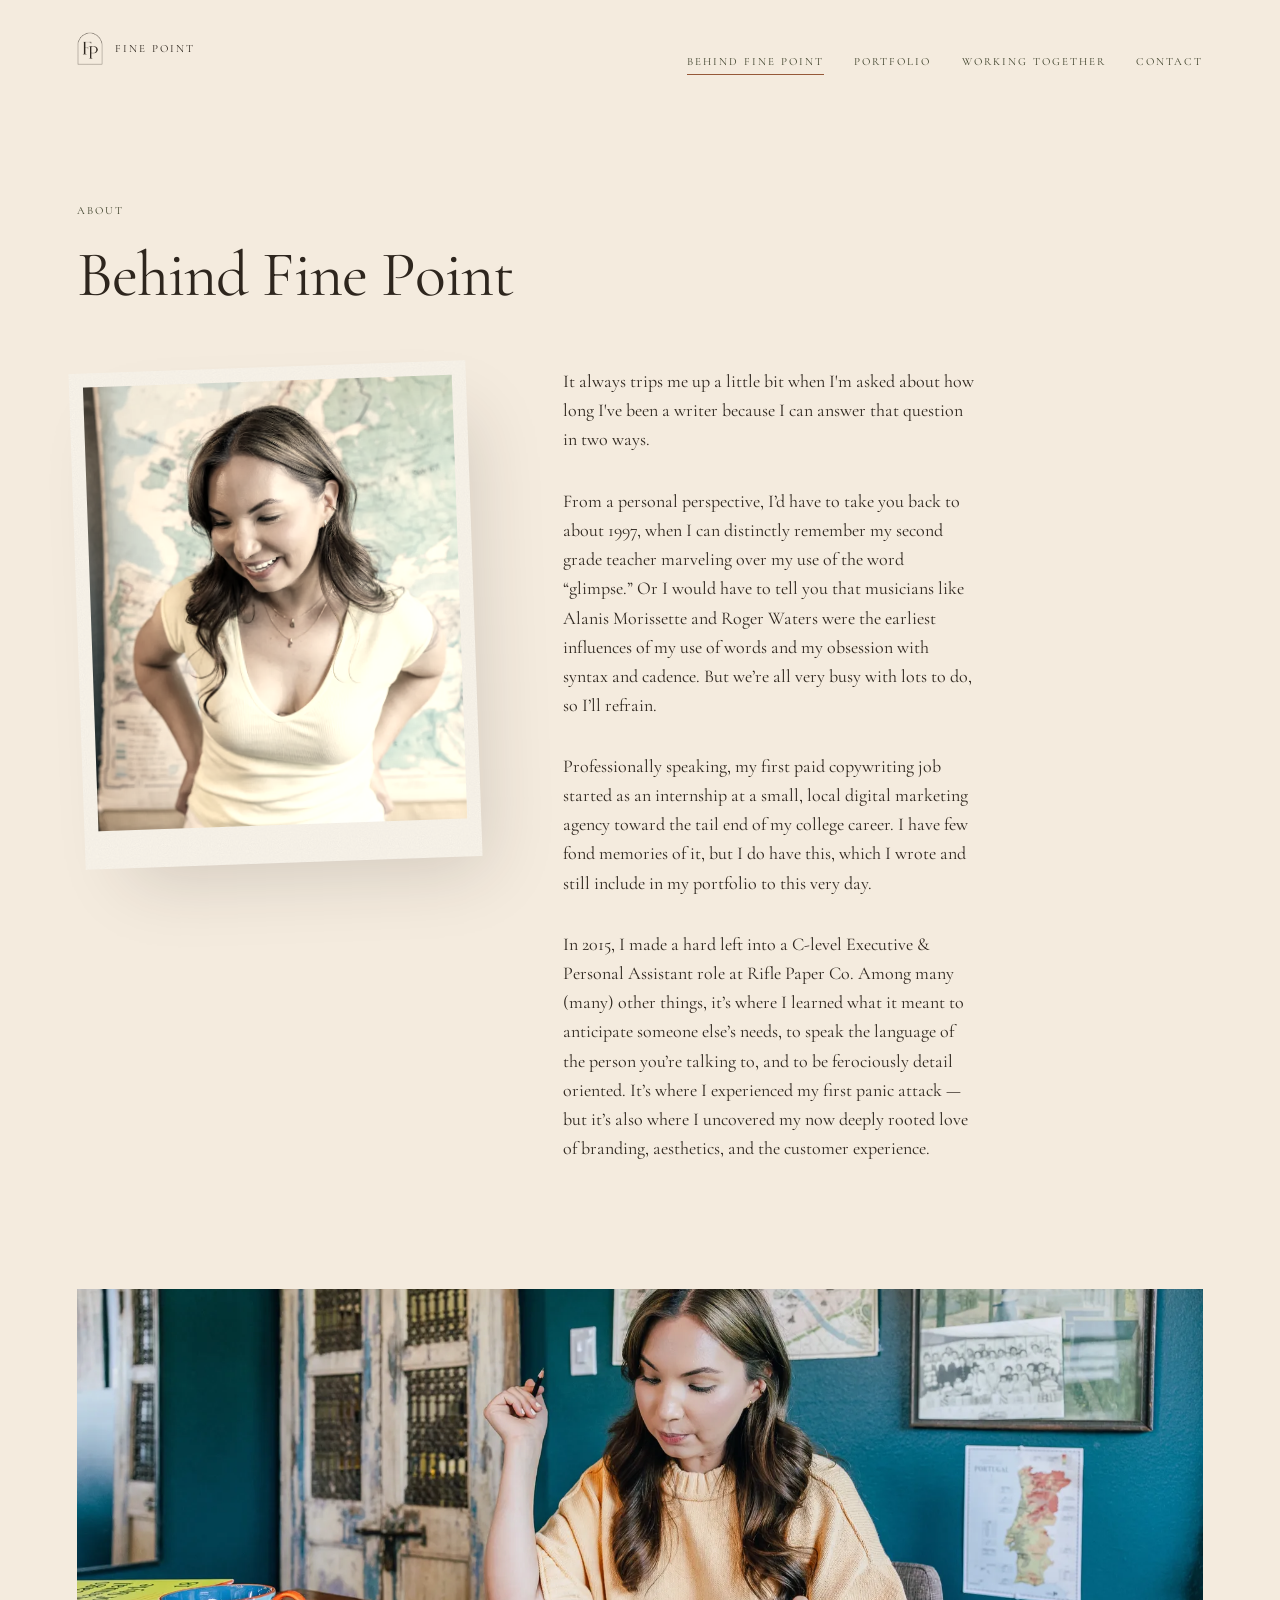
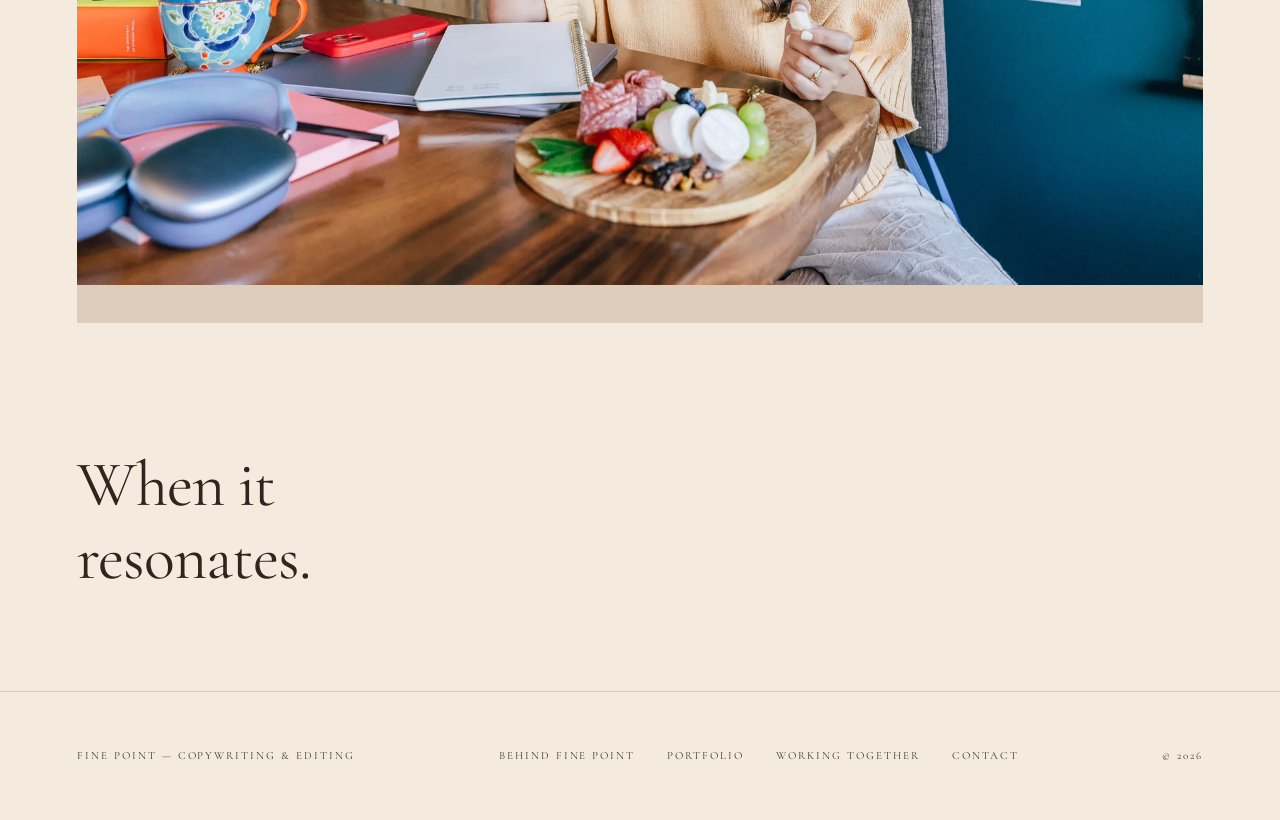
==== about/index.html @ 37a10ae4 "Launch build: finepointcopy.com Built static output of the Fine Point site (Astro source private). I" ====
<!DOCTYPE html><html lang="en" data-theme="natural-materials" data-font="cormorant"><head><meta charset="utf-8"><meta name="viewport" content="width=device-width, initial-scale=1, viewport-fit=cover"><title>About — Fine Point</title><meta name="description" content="Behind Fine Point — how a decade of brand, hospitality and consumer copywriting came together."><link rel="canonical" href="https://finepointcopy.com/about/"><link rel="icon" href="/favicon-32.png" type="image/png" sizes="32x32"><link rel="apple-touch-icon" href="/apple-touch-icon.png"><meta property="og:image" content="https://finepointcopy.com/og.png"><meta property="og:image:width" content="1200"><meta property="og:image:height" content="630"><meta property="og:site_name" content="Fine Point"><meta name="color-scheme" content="light"><meta name="theme-color" content="#f4ebde"><meta property="og:type" content="website"><meta property="og:title" content="About — Fine Point"><meta property="og:description" content="Behind Fine Point — how a decade of brand, hospitality and consumer copywriting came together."><meta property="og:url" content="https://finepointcopy.com/about/"><meta name="twitter:card" content="summary_large_image"><script>
      document.documentElement.classList.add('js');
      setTimeout(function () {
        var d = document.documentElement;
        if (!d.classList.contains('motion-ready')) d.classList.remove('js');
      }, 2500);
    </script><link rel="alternate" type="application/rss+xml" title="Fine Point — Journal" href="/rss.xml"><script type="application/ld+json">{"@context":"https://schema.org","@type":"ProfessionalService","name":"Fine Point","description":"Copywriting and editing for brands that want messaging with intention. Hospitality, consumer goods, and lifecycle marketing.","url":"https://finepointcopy.com","image":"https://finepointcopy.com/og.png","founder":{"@type":"Person","name":"Jordan Nicole","jobTitle":"Copywriter"},"serviceType":["Copywriting","Copy editing","Proofreading","Brand voice & messaging","Email campaigns & lifecycle messaging","Website copy","Social media & paid ad copy"]}</script><style>@layer astro.images{:where([data-astro-image]){height:auto}:where([data-astro-image=full-width]){width:100%}:where([data-astro-image=constrained]){max-width:100%}[data-astro-image-fit=fill]{object-fit:fill}[data-astro-image-fit=contain]{object-fit:contain}[data-astro-image-fit=cover]{object-fit:cover}[data-astro-image-fit=scale-down]{object-fit:scale-down}[data-astro-image-pos=top]{object-position:top}[data-astro-image-pos=bottom]{object-position:bottom}[data-astro-image-pos=left]{object-position:left}[data-astro-image-pos=right]{object-position:right}[data-astro-image-pos=center]{object-position:center}[data-astro-image-pos=top-bottom]{object-position:top bottom}[data-astro-image-pos=top-left]{object-position:top left}[data-astro-image-pos=top-right]{object-position:top right}[data-astro-image-pos=top-center]{object-position:top center}[data-astro-image-pos=bottom-top]{object-position:bottom top}[data-astro-image-pos=bottom-left]{object-position:bottom left}[data-astro-image-pos=bottom-right]{object-position:bottom right}[data-astro-image-pos=bottom-center]{object-position:bottom center}[data-astro-image-pos=left-top]{object-position:left top}[data-astro-image-pos=left-bottom]{object-position:left bottom}[data-astro-image-pos=left-right]{object-position:left right}[data-astro-image-pos=left-center]{object-position:left center}[data-astro-image-pos=right-top]{object-position:right top}[data-astro-image-pos=right-bottom]{object-position:right bottom}[data-astro-image-pos=right-left]{object-position:right left}[data-astro-image-pos=right-center]{object-position:right center}[data-astro-image-pos=center-top]{object-position:center top}[data-astro-image-pos=center-bottom]{object-position:center bottom}[data-astro-image-pos=center-left]{object-position:center left}[data-astro-image-pos=center-right]{object-position:center right}}
</style><link rel="stylesheet" href="/_astro/SiteFooter.lcbw9H3o.css"><style>.layout[data-astro-cid-ta2fbyqs]{gap:var(--space-lg);grid-template-columns:1fr;align-items:start;display:grid}@media (width>=900px){.layout[data-astro-cid-ta2fbyqs]{grid-template-columns:minmax(0,.62fr) minmax(0,1fr);gap:clamp(3rem,7vw,7rem)}.portrait[data-astro-cid-ta2fbyqs]{top:var(--space-md);position:sticky}}.portrait[data-astro-cid-ta2fbyqs]{aspect-ratio:4/5}.copy[data-astro-cid-ta2fbyqs]{gap:var(--space-md);display:grid}.copy[data-astro-cid-ta2fbyqs] p[data-astro-cid-ta2fbyqs]{max-width:var(--measure-wide)}.draft-note[data-astro-cid-ta2fbyqs]{font-size:var(--step-sm);color:var(--c-ink-muted);border-top:1px solid color-mix(in srgb, var(--c-ink) 18%, transparent);padding-top:var(--space-sm);justify-items:start;gap:.6rem;display:grid}.wide[data-astro-cid-ta2fbyqs]{margin-top:var(--space-2xl)}.desk[data-astro-cid-ta2fbyqs]{aspect-ratio:16/9}
.pagehead[data-astro-cid-ybatimd6]{padding-block:var(--space-xl) var(--space-lg)}.pagehead__title[data-astro-cid-ybatimd6]{font-size:var(--step-xl);max-width:18ch;margin-top:var(--space-sm)}
</style></head><body><a class="skip" href="#main">Skip to content</a><header class="masthead masthead--inline" data-astro-cid-v3lsk6py><div class="shell masthead__inner" data-astro-cid-v3lsk6py><a class="wordmark" href="/" aria-label="Fine Point — home" data-astro-cid-v3lsk6py><span class="wordmark__mark" aria-hidden="true" data-astro-cid-v3lsk6py></span><span class="wordmark__name" data-astro-cid-v3lsk6py>Fine Point</span></a><nav class="nav" aria-label="Primary" data-astro-cid-v3lsk6py><a href="/about" aria-current="page" data-astro-cid-v3lsk6py>Behind Fine Point</a><a href="/portfolio" data-astro-cid-v3lsk6py>Portfolio</a><a href="/working-together" data-astro-cid-v3lsk6py>Working together</a><a href="/contact" data-astro-cid-v3lsk6py>Contact</a></nav></div></header><main id="main" data-astro-cid-ybatimd6><div class="shell pagehead" data-astro-cid-ybatimd6><p class="label reveal" data-astro-cid-ybatimd6>About</p><h1 class="display pagehead__title reveal" data-astro-cid-ybatimd6>Behind Fine Point</h1></div><div class="shell layout" data-astro-cid-ta2fbyqs><div class="polaroid portrait reveal" data-astro-cid-ta2fbyqs><figure class="photo photo--graded" data-astro-cid-ta2fbyqs><img src="/_astro/fp-3241.CiIDzx6Y_ZUEvFm.webp" srcset="/_astro/fp-3241.CiIDzx6Y_1rq7mC.webp 420w, /_astro/fp-3241.CiIDzx6Y_Z2h1kUl.webp 680w, /_astro/fp-3241.CiIDzx6Y_Z13EgQh.webp 1000w" alt="Jordan Nicole, founder of Fine Point, photographed against a wall map." sizes="(max-width: 900px) 88vw, 34vw" loading="eager" data-astro-cid-ta2fbyqs="true" decoding="async" width="2560" height="3840"></figure></div><div class="copy" data-astro-cid-ta2fbyqs><p class="reveal" data-astro-cid-ta2fbyqs>It always trips me up a little bit when I&#39;m asked about how long I&#39;ve been a writer because I can answer that question in two ways.</p><p class="reveal" data-astro-cid-ta2fbyqs>From a personal perspective, I’d have to take you back to about 1997, when I can distinctly remember my second grade teacher marveling over my use of the word “glimpse.” Or I would have to tell you that musicians like Alanis Morissette and Roger Waters were the earliest influences of my use of words and my obsession with syntax and cadence. But we’re all very busy with lots to do, so I’ll refrain.</p><p class="reveal" data-astro-cid-ta2fbyqs>Professionally speaking, my first paid copywriting job started as an internship at a small, local digital marketing agency toward the tail end of my college career. I have few fond memories of it, but I do have this, which I wrote and still include in my portfolio to this very day.</p><p class="reveal" data-astro-cid-ta2fbyqs>In 2015, I made a hard left into a C-level Executive &amp; Personal Assistant role at Rifle Paper Co. Among many (many) other things, it’s where I learned what it meant to anticipate someone else’s needs, to speak the language of the person you’re talking to, and to be ferociously detail oriented. It’s where I experienced my first panic attack — but it’s also where I uncovered my now deeply rooted love of branding, aesthetics, and the customer experience.</p></div></div><div class="shell wide" data-astro-cid-ta2fbyqs><figure class="photo desk reveal" data-parallax data-astro-cid-ta2fbyqs><img src="/_astro/fp-2934.BtMZtBUj_Z2fc5rR.webp" srcset="/_astro/fp-2934.BtMZtBUj_crBOY.webp 720w, /_astro/fp-2934.BtMZtBUj_ZRHuCe.webp 1200w, /_astro/fp-2934.BtMZtBUj_odKhl.webp 1800w" alt="Jordan working at a desk with notebooks, headphones and a laptop." sizes="100vw" loading="lazy" data-astro-cid-ta2fbyqs="true" decoding="async" width="2560" height="1706"></figure></div></main><footer class="footer" data-astro-cid-nns7i3if><div class="shell footer__closer" data-astro-cid-nns7i3if><p class="display footer__line" data-astro-cid-nns7i3if>When it resonates.</p></div><div class="shell footer__inner" data-astro-cid-nns7i3if><span class="label" data-astro-cid-nns7i3if>Fine Point — Copywriting &amp; Editing</span><nav class="footer__nav" aria-label="Footer" data-astro-cid-nns7i3if><a class="label" href="/about" data-astro-cid-nns7i3if>Behind Fine Point</a><a class="label" href="/portfolio" data-astro-cid-nns7i3if>Portfolio</a><a class="label" href="/working-together" data-astro-cid-nns7i3if>Working together</a><a class="label" href="/contact" data-astro-cid-nns7i3if>Contact</a></nav><span class="label" data-astro-cid-nns7i3if>&copy; 2026</span></div></footer><script type="module" src="/_astro/Base.astro_astro_type_script_index_0_lang.DINvxNES.js"></script></body></html>
---- _astro/SiteFooter.lcbw9H3o.css ----
@font-face{font-family:Cormorant Garamond;font-style:normal;font-display:swap;font-weight:400;src:url(/_astro/cormorant-garamond-latin-400-normal.B-1hWBU7.woff2)format("woff2"),url(/_astro/cormorant-garamond-latin-400-normal.B7YtguxJ.woff)format("woff")}@font-face{font-family:Cormorant Garamond;font-style:italic;font-display:swap;font-weight:400;src:url(/_astro/cormorant-garamond-latin-400-italic.Dc_OZ8oc.woff2)format("woff2"),url(/_astro/cormorant-garamond-latin-400-italic.BLh7T8o8.woff)format("woff")}:root,[data-theme=natural-materials]{--c-bg:#f4ebde;--c-surface:#cdbba3;--c-ink:#2e261e;--c-ink-muted:#3d412a;--c-accent:#955838;--c-cinema:#211a13;--c-paper:#fbf6ec;--c-shadow:#2e261e2b;--c-madera:#2e6b73;--c-treehouse:#4f7a3e;--c-blackwing:#26262b;--c-ergobaby:#b0684a}[data-theme=editorial-heritage]{--c-bg:#eee4d1;--c-surface:#c8b6a0;--c-ink:#141b21;--c-ink-muted:#363b23;--c-accent:#775030}[data-theme=quiet-luxury]{--c-bg:#f8f1e2;--c-surface:#d9cbb9;--c-ink:#242421;--c-ink-muted:#514f4b;--c-accent:#7d7161}[data-theme=editorial-minimalist]{--c-bg:#f6efe1;--c-surface:#e7e1d4;--c-ink:#090909;--c-ink-muted:#353431;--c-accent:#63605a}[data-theme=modern-hospitality]{--c-bg:#f1eadb;--c-surface:#838e95;--c-ink:#19232e;--c-ink-muted:#4f5a52;--c-accent:#63442b}:root{--font-display:"Cormorant Garamond", "Iowan Old Style", Georgia, serif;--font-body:"Cormorant Garamond", "Iowan Old Style", Georgia, serif;--font-label:var(--font-body);--step-hero:clamp(2.75rem, 7.2vw, 7rem);--step-xl:clamp(2.25rem, 5vw, 4.5rem);--step-lg:clamp(1.75rem, 3.2vw, 2.75rem);--step-md:clamp(1.25rem, 1.8vw, 1.6rem);--step-body:clamp(1.125rem, 1.35vw, 1.375rem);--step-sm:clamp(.9375rem, 1vw, 1.0625rem);--step-label:clamp(.6875rem, .8vw, .8125rem);--lh-tight:1.06;--lh-display:1.14;--lh-body:1.62;--tracking-label:.18em;--tracking-display:-.015em;--measure:34ch;--measure-wide:46ch;--space-2xs:.5rem;--space-xs:.75rem;--space-sm:1.25rem;--space-md:2rem;--space-lg:3.5rem;--space-xl:6rem;--space-2xl:clamp(4.5rem, 14svh, 11rem);--space-beat:clamp(6rem, 22svh, 18rem);--gutter:clamp(1.5rem, 6vw, 6.5rem);--maxw:88rem;--ease-out:cubic-bezier(.22, .61, .36, 1);--dur-slow:1.4s;--dur-med:.9s;--grade:.55;--lift-shadow:24px 34px 66px -22px var(--c-shadow);--lift-shadow-sm:12px 16px 30px -12px var(--c-shadow);--lift-drop:18px 24px 34px var(--c-shadow);--lift-drop-sm:9px 13px 22px var(--c-shadow);--paper-grain:url("data:image/svg+xml,%3Csvg xmlns='http://www.w3.org/2000/svg' width='150' height='150'%3E%3Cfilter id='pg'%3E%3CfeTurbulence type='fractalNoise' baseFrequency='0.9' numOctaves='2' stitchTiles='stitch'/%3E%3CfeColorMatrix type='matrix' values='0 0 0 0 0 0 0 0 0 0 0 0 0 0 0 0 0 0 0.05 0'/%3E%3C/filter%3E%3Crect width='150' height='150' filter='url(%23pg)'/%3E%3C/svg%3E")}[data-font=bodoni]{--font-display:"Bodoni Moda Variable", "Didot", Georgia, serif;--font-body:"Bodoni Moda Variable", "Didot", Georgia, serif;--tracking-display:-.005em;--lh-display:1.1}*,:before,:after{box-sizing:border-box}html{-webkit-text-size-adjust:100%}body{background:var(--c-bg);color:var(--c-ink);font-family:var(--font-body);font-size:var(--step-body);line-height:var(--lh-body);font-synthesis:none;-webkit-font-smoothing:antialiased;text-rendering:optimizelegibility;margin:0;overflow-x:hidden}h1,h2,h3,p,figure,blockquote,ul,ol{margin:0}ul,ol{padding:0;list-style:none}img{max-width:100%;height:auto;display:block}a{color:inherit}::selection{background:var(--c-accent);color:var(--c-bg)}.shell{width:100%;max-width:var(--maxw);padding-inline:var(--gutter);margin-inline:auto}.beat{padding-block:var(--space-beat);position:relative}.beat--full{align-content:center;min-height:100svh;display:grid}.ground--sand{background-color:var(--c-surface);background-image:var(--paper-grain);color:var(--c-ink)}.ground--ink{background:var(--c-ink);color:var(--c-bg)}.ground--ink .label,.ground--ink .lede{color:color-mix(in srgb, var(--c-bg) 72%, transparent)}.display{font-family:var(--font-display);font-weight:400;line-height:var(--lh-display);letter-spacing:var(--tracking-display);text-wrap:balance}.hero-line{font-size:var(--step-hero);line-height:var(--lh-tight)}.label{font-family:var(--font-label);font-size:var(--step-label);letter-spacing:var(--tracking-label);text-transform:uppercase;color:var(--c-ink-muted);line-height:1.4}.lede{max-width:var(--measure-wide);color:var(--c-ink-muted)}.body{max-width:var(--measure)}.em{font-style:italic}.accent{color:var(--c-accent)}.rule{border:0;border-top:1px solid color-mix(in srgb, var(--c-ink) 22%, transparent);margin:0}.cta{font-family:var(--font-display);font-size:var(--step-md);color:var(--c-accent);border-bottom:1px solid;align-items:center;gap:1rem;min-height:44px;padding-bottom:.35rem;text-decoration:none;display:inline-flex}.cta svg{width:2.5rem;height:.5rem;transition:transform var(--dur-med) var(--ease-out);flex:none;overflow:visible}@media (hover:hover){.cta:hover svg,.cta:focus-visible svg{transform:translate(.4rem)}}.cta--lg{font-size:var(--step-lg)}.draft{letter-spacing:.1em;color:var(--c-ink-muted);border:1px solid;padding:.15em .5em;font-style:normal}:focus-visible{outline:2px solid var(--c-accent);outline-offset:3px}.photo{background:color-mix(in srgb, var(--c-surface) 60%, var(--c-bg));position:relative;overflow:hidden}.photo img{object-fit:cover;width:100%;height:100%}.photo--graded img{filter:sepia(calc(var(--grade) * .85)) saturate(calc(1 - var(--grade) * .42)) contrast(1.04) brightness(1.01)}.polaroid{--polaroid-rot:-2deg;background-color:var(--c-paper);background-image:var(--paper-grain);box-shadow:var(--lift-shadow);transform:rotate(var(--polaroid-rot));padding:.85rem .85rem 2.35rem;display:block}.polaroid--flip{--polaroid-rot:2deg}.polaroid>.photo{width:100%;height:100%}.js .polaroid.reveal{opacity:0;transform:translateY(1.6rem) rotate(calc(var(--polaroid-rot) * 3));will-change:opacity, transform}.js .polaroid.reveal.is-in{opacity:1;transform:rotate(var(--polaroid-rot));transition:opacity var(--dur-slow) var(--ease-out), transform var(--dur-slow) var(--ease-out)}.js .reveal{opacity:0;will-change:opacity, transform;transform:translateY(1.35rem)}.js .reveal.is-in{opacity:1;transition:opacity var(--dur-slow) var(--ease-out), transform var(--dur-slow) var(--ease-out);transform:none}@media (prefers-reduced-motion:reduce){.js .reveal,.js .reveal.is-in{opacity:1;transition:none;transform:none}.js .polaroid.reveal,.js .polaroid.reveal.is-in{opacity:1;transform:rotate(var(--polaroid-rot));transition:none}html{scroll-behavior:auto}*,:before,:after{transition-duration:.001ms!important;animation-duration:.001ms!important;animation-iteration-count:1!important}}.skip{z-index:1000;background:var(--c-ink);min-height:44px;color:var(--c-bg);font-family:var(--font-label);font-size:var(--step-label);letter-spacing:var(--tracking-label);text-transform:uppercase;align-items:center;padding:.75rem 1.25rem;text-decoration:none;display:inline-flex;position:absolute;top:0;left:-9999px}.skip:focus{left:var(--gutter);top:var(--space-xs)}.masthead[data-astro-cid-v3lsk6py]{padding-block:var(--space-md);z-index:10}.masthead--overlay[data-astro-cid-v3lsk6py]{position:absolute;inset-block-start:0;inset-inline:0}.masthead__inner[data-astro-cid-v3lsk6py]{justify-content:space-between;align-items:baseline;gap:var(--space-sm) var(--space-md);flex-wrap:wrap;display:flex}.wordmark[data-astro-cid-v3lsk6py]{align-items:center;gap:.75rem;text-decoration:none;display:flex}.wordmark__mark[data-astro-cid-v3lsk6py]{background:currentColor;flex:none;width:1.42em;height:1.8em;font-size:1.15rem;display:block;mask:url(/fp-mark.png) 50%/contain no-repeat}.wordmark__name[data-astro-cid-v3lsk6py]{font-family:var(--font-label);font-size:var(--step-label);letter-spacing:var(--tracking-label);text-transform:uppercase}.nav[data-astro-cid-v3lsk6py]{flex-wrap:wrap;gap:clamp(.9rem,2.4vw,2.4rem);display:flex}.nav[data-astro-cid-v3lsk6py] a[data-astro-cid-v3lsk6py]{font-family:var(--font-label);font-size:var(--step-label);letter-spacing:var(--tracking-label);text-transform:uppercase;color:var(--c-ink-muted);transition:border-color var(--dur-med) var(--ease-out);border-bottom:1px solid #0000;padding-block:.2rem;text-decoration:none}@media (pointer:coarse){.nav[data-astro-cid-v3lsk6py] a[data-astro-cid-v3lsk6py]{align-items:flex-end;min-height:44px;padding-block:1.25rem .2rem;display:inline-flex}.wordmark[data-astro-cid-v3lsk6py]{align-items:center;min-height:44px}}.nav[data-astro-cid-v3lsk6py] a[data-astro-cid-v3lsk6py]:hover,.nav[data-astro-cid-v3lsk6py] a[data-astro-cid-v3lsk6py]:focus-visible,.nav[data-astro-cid-v3lsk6py] a[data-astro-cid-v3lsk6py][aria-current=page]{border-bottom-color:var(--c-accent)}@media (width<=640px){.masthead__inner[data-astro-cid-v3lsk6py]{gap:var(--space-sm)}.nav[data-astro-cid-v3lsk6py]{gap:.85rem 1.1rem;width:100%}}.footer[data-astro-cid-nns7i3if]{margin-top:var(--space-2xl)}.footer__closer[data-astro-cid-nns7i3if]{padding-bottom:var(--space-xl)}.footer__line[data-astro-cid-nns7i3if]{font-size:var(--step-xl);max-width:14ch}.footer__inner[data-astro-cid-nns7i3if]{justify-content:space-between;align-items:baseline;gap:var(--space-sm) var(--space-md);padding-block:var(--space-lg);border-top:1px solid color-mix(in srgb, var(--c-ink) 15%, transparent);flex-wrap:wrap;display:flex}.footer__nav[data-astro-cid-nns7i3if]{gap:var(--space-md);flex-wrap:wrap;display:flex}.footer__nav[data-astro-cid-nns7i3if] a[data-astro-cid-nns7i3if]{transition:border-color var(--dur-med) var(--ease-out);border-bottom:1px solid #0000;text-decoration:none}@media (pointer:coarse){.footer__nav[data-astro-cid-nns7i3if]{gap:var(--space-sm) var(--space-md)}.footer__nav[data-astro-cid-nns7i3if] a[data-astro-cid-nns7i3if]{align-items:flex-end;min-height:44px;padding-block:1.25rem .2rem;display:inline-flex}}.footer__nav[data-astro-cid-nns7i3if] a[data-astro-cid-nns7i3if]:hover,.footer__nav[data-astro-cid-nns7i3if] a[data-astro-cid-nns7i3if]:focus-visible{border-bottom-color:var(--c-accent)}
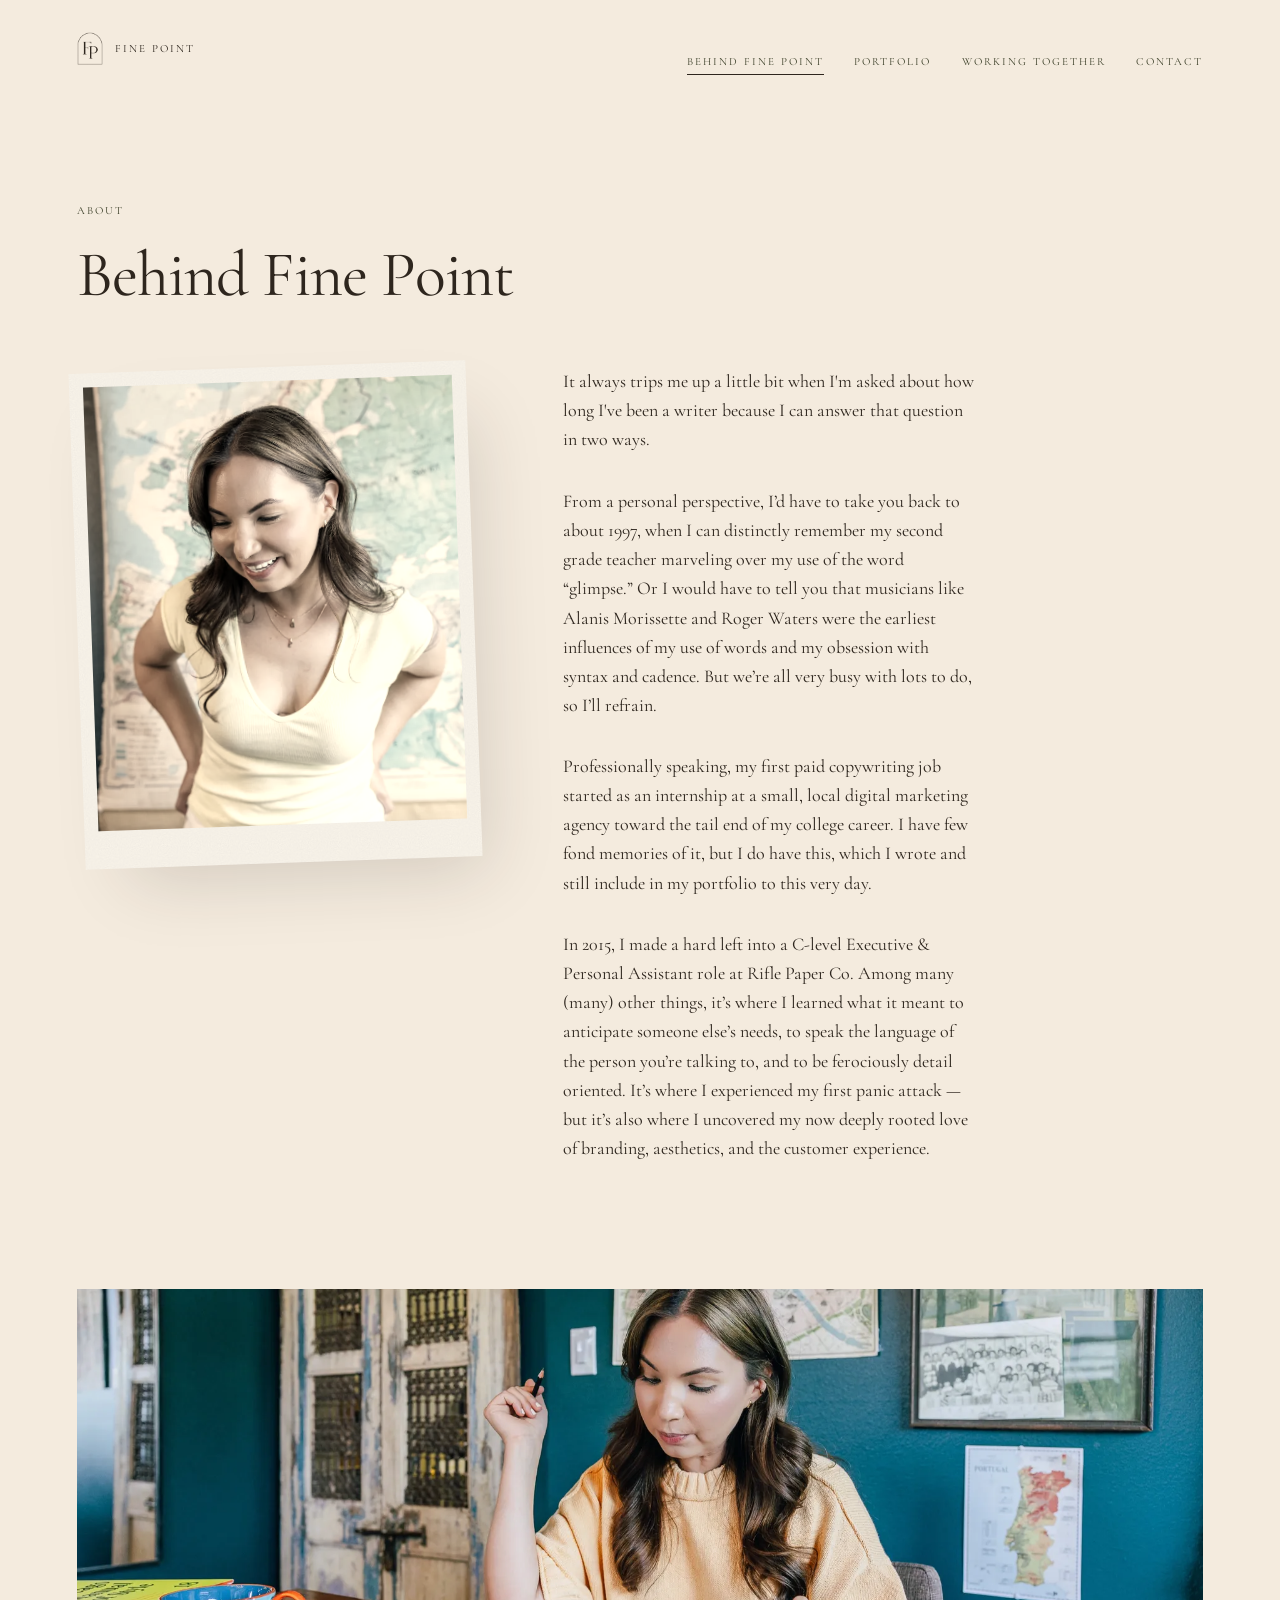
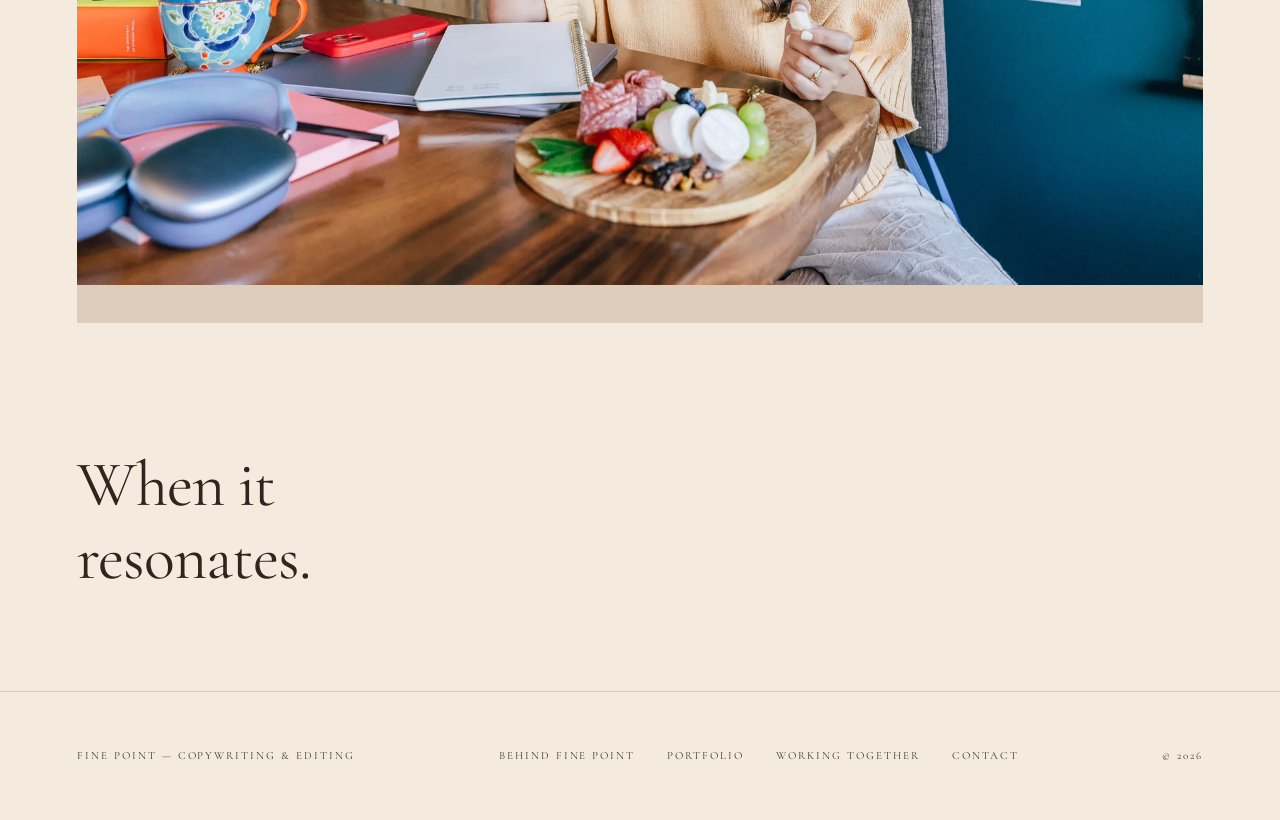
==== commit b127b666: "Homepage: strip hero pen/box + signature, remove photos, one-colour (accent=ink), drop portfolio pie" ====
--- a/about/index.html
+++ b/about/index.html
@@ -5,6 +5,6 @@
         if (!d.classList.contains('motion-ready')) d.classList.remove('js');
       }, 2500);
     </script><link rel="alternate" type="application/rss+xml" title="Fine Point — Journal" href="/rss.xml"><script type="application/ld+json">{"@context":"https://schema.org","@type":"ProfessionalService","name":"Fine Point","description":"Copywriting and editing for brands that want messaging with intention. Hospitality, consumer goods, and lifecycle marketing.","url":"https://finepointcopy.com","image":"https://finepointcopy.com/og.png","founder":{"@type":"Person","name":"Jordan Nicole","jobTitle":"Copywriter"},"serviceType":["Copywriting","Copy editing","Proofreading","Brand voice & messaging","Email campaigns & lifecycle messaging","Website copy","Social media & paid ad copy"]}</script><style>@layer astro.images{:where([data-astro-image]){height:auto}:where([data-astro-image=full-width]){width:100%}:where([data-astro-image=constrained]){max-width:100%}[data-astro-image-fit=fill]{object-fit:fill}[data-astro-image-fit=contain]{object-fit:contain}[data-astro-image-fit=cover]{object-fit:cover}[data-astro-image-fit=scale-down]{object-fit:scale-down}[data-astro-image-pos=top]{object-position:top}[data-astro-image-pos=bottom]{object-position:bottom}[data-astro-image-pos=left]{object-position:left}[data-astro-image-pos=right]{object-position:right}[data-astro-image-pos=center]{object-position:center}[data-astro-image-pos=top-bottom]{object-position:top bottom}[data-astro-image-pos=top-left]{object-position:top left}[data-astro-image-pos=top-right]{object-position:top right}[data-astro-image-pos=top-center]{object-position:top center}[data-astro-image-pos=bottom-top]{object-position:bottom top}[data-astro-image-pos=bottom-left]{object-position:bottom left}[data-astro-image-pos=bottom-right]{object-position:bottom right}[data-astro-image-pos=bottom-center]{object-position:bottom center}[data-astro-image-pos=left-top]{object-position:left top}[data-astro-image-pos=left-bottom]{object-position:left bottom}[data-astro-image-pos=left-right]{object-position:left right}[data-astro-image-pos=left-center]{object-position:left center}[data-astro-image-pos=right-top]{object-position:right top}[data-astro-image-pos=right-bottom]{object-position:right bottom}[data-astro-image-pos=right-left]{object-position:right left}[data-astro-image-pos=right-center]{object-position:right center}[data-astro-image-pos=center-top]{object-position:center top}[data-astro-image-pos=center-bottom]{object-position:center bottom}[data-astro-image-pos=center-left]{object-position:center left}[data-astro-image-pos=center-right]{object-position:center right}}
-</style><link rel="stylesheet" href="/_astro/SiteFooter.lcbw9H3o.css"><style>.layout[data-astro-cid-ta2fbyqs]{gap:var(--space-lg);grid-template-columns:1fr;align-items:start;display:grid}@media (width>=900px){.layout[data-astro-cid-ta2fbyqs]{grid-template-columns:minmax(0,.62fr) minmax(0,1fr);gap:clamp(3rem,7vw,7rem)}.portrait[data-astro-cid-ta2fbyqs]{top:var(--space-md);position:sticky}}.portrait[data-astro-cid-ta2fbyqs]{aspect-ratio:4/5}.copy[data-astro-cid-ta2fbyqs]{gap:var(--space-md);display:grid}.copy[data-astro-cid-ta2fbyqs] p[data-astro-cid-ta2fbyqs]{max-width:var(--measure-wide)}.draft-note[data-astro-cid-ta2fbyqs]{font-size:var(--step-sm);color:var(--c-ink-muted);border-top:1px solid color-mix(in srgb, var(--c-ink) 18%, transparent);padding-top:var(--space-sm);justify-items:start;gap:.6rem;display:grid}.wide[data-astro-cid-ta2fbyqs]{margin-top:var(--space-2xl)}.desk[data-astro-cid-ta2fbyqs]{aspect-ratio:16/9}
+</style><link rel="stylesheet" href="/_astro/SiteFooter.Ct1k_0q7.css"><style>.layout[data-astro-cid-ta2fbyqs]{gap:var(--space-lg);grid-template-columns:1fr;align-items:start;display:grid}@media (width>=900px){.layout[data-astro-cid-ta2fbyqs]{grid-template-columns:minmax(0,.62fr) minmax(0,1fr);gap:clamp(3rem,7vw,7rem)}.portrait[data-astro-cid-ta2fbyqs]{top:var(--space-md);position:sticky}}.portrait[data-astro-cid-ta2fbyqs]{aspect-ratio:4/5}.copy[data-astro-cid-ta2fbyqs]{gap:var(--space-md);display:grid}.copy[data-astro-cid-ta2fbyqs] p[data-astro-cid-ta2fbyqs]{max-width:var(--measure-wide)}.draft-note[data-astro-cid-ta2fbyqs]{font-size:var(--step-sm);color:var(--c-ink-muted);border-top:1px solid color-mix(in srgb, var(--c-ink) 18%, transparent);padding-top:var(--space-sm);justify-items:start;gap:.6rem;display:grid}.wide[data-astro-cid-ta2fbyqs]{margin-top:var(--space-2xl)}.desk[data-astro-cid-ta2fbyqs]{aspect-ratio:16/9}
 .pagehead[data-astro-cid-ybatimd6]{padding-block:var(--space-xl) var(--space-lg)}.pagehead__title[data-astro-cid-ybatimd6]{font-size:var(--step-xl);max-width:18ch;margin-top:var(--space-sm)}
 </style></head><body><a class="skip" href="#main">Skip to content</a><header class="masthead masthead--inline" data-astro-cid-v3lsk6py><div class="shell masthead__inner" data-astro-cid-v3lsk6py><a class="wordmark" href="/" aria-label="Fine Point — home" data-astro-cid-v3lsk6py><span class="wordmark__mark" aria-hidden="true" data-astro-cid-v3lsk6py></span><span class="wordmark__name" data-astro-cid-v3lsk6py>Fine Point</span></a><nav class="nav" aria-label="Primary" data-astro-cid-v3lsk6py><a href="/about" aria-current="page" data-astro-cid-v3lsk6py>Behind Fine Point</a><a href="/portfolio" data-astro-cid-v3lsk6py>Portfolio</a><a href="/working-together" data-astro-cid-v3lsk6py>Working together</a><a href="/contact" data-astro-cid-v3lsk6py>Contact</a></nav></div></header><main id="main" data-astro-cid-ybatimd6><div class="shell pagehead" data-astro-cid-ybatimd6><p class="label reveal" data-astro-cid-ybatimd6>About</p><h1 class="display pagehead__title reveal" data-astro-cid-ybatimd6>Behind Fine Point</h1></div><div class="shell layout" data-astro-cid-ta2fbyqs><div class="polaroid portrait reveal" data-astro-cid-ta2fbyqs><figure class="photo photo--graded" data-astro-cid-ta2fbyqs><img src="/_astro/fp-3241.CiIDzx6Y_ZUEvFm.webp" srcset="/_astro/fp-3241.CiIDzx6Y_1rq7mC.webp 420w, /_astro/fp-3241.CiIDzx6Y_Z2h1kUl.webp 680w, /_astro/fp-3241.CiIDzx6Y_Z13EgQh.webp 1000w" alt="Jordan Nicole, founder of Fine Point, photographed against a wall map." sizes="(max-width: 900px) 88vw, 34vw" loading="eager" data-astro-cid-ta2fbyqs="true" decoding="async" width="2560" height="3840"></figure></div><div class="copy" data-astro-cid-ta2fbyqs><p class="reveal" data-astro-cid-ta2fbyqs>It always trips me up a little bit when I&#39;m asked about how long I&#39;ve been a writer because I can answer that question in two ways.</p><p class="reveal" data-astro-cid-ta2fbyqs>From a personal perspective, I’d have to take you back to about 1997, when I can distinctly remember my second grade teacher marveling over my use of the word “glimpse.” Or I would have to tell you that musicians like Alanis Morissette and Roger Waters were the earliest influences of my use of words and my obsession with syntax and cadence. But we’re all very busy with lots to do, so I’ll refrain.</p><p class="reveal" data-astro-cid-ta2fbyqs>Professionally speaking, my first paid copywriting job started as an internship at a small, local digital marketing agency toward the tail end of my college career. I have few fond memories of it, but I do have this, which I wrote and still include in my portfolio to this very day.</p><p class="reveal" data-astro-cid-ta2fbyqs>In 2015, I made a hard left into a C-level Executive &amp; Personal Assistant role at Rifle Paper Co. Among many (many) other things, it’s where I learned what it meant to anticipate someone else’s needs, to speak the language of the person you’re talking to, and to be ferociously detail oriented. It’s where I experienced my first panic attack — but it’s also where I uncovered my now deeply rooted love of branding, aesthetics, and the customer experience.</p></div></div><div class="shell wide" data-astro-cid-ta2fbyqs><figure class="photo desk reveal" data-parallax data-astro-cid-ta2fbyqs><img src="/_astro/fp-2934.BtMZtBUj_Z2fc5rR.webp" srcset="/_astro/fp-2934.BtMZtBUj_crBOY.webp 720w, /_astro/fp-2934.BtMZtBUj_ZRHuCe.webp 1200w, /_astro/fp-2934.BtMZtBUj_odKhl.webp 1800w" alt="Jordan working at a desk with notebooks, headphones and a laptop." sizes="100vw" loading="lazy" data-astro-cid-ta2fbyqs="true" decoding="async" width="2560" height="1706"></figure></div></main><footer class="footer" data-astro-cid-nns7i3if><div class="shell footer__closer" data-astro-cid-nns7i3if><p class="display footer__line" data-astro-cid-nns7i3if>When it resonates.</p></div><div class="shell footer__inner" data-astro-cid-nns7i3if><span class="label" data-astro-cid-nns7i3if>Fine Point — Copywriting &amp; Editing</span><nav class="footer__nav" aria-label="Footer" data-astro-cid-nns7i3if><a class="label" href="/about" data-astro-cid-nns7i3if>Behind Fine Point</a><a class="label" href="/portfolio" data-astro-cid-nns7i3if>Portfolio</a><a class="label" href="/working-together" data-astro-cid-nns7i3if>Working together</a><a class="label" href="/contact" data-astro-cid-nns7i3if>Contact</a></nav><span class="label" data-astro-cid-nns7i3if>&copy; 2026</span></div></footer><script type="module" src="/_astro/Base.astro_astro_type_script_index_0_lang.DINvxNES.js"></script></body></html>
--- a/_astro/SiteFooter.Ct1k_0q7.css
+++ b/_astro/SiteFooter.Ct1k_0q7.css
@@ -0,0 +1 @@
+@font-face{font-family:Cormorant Garamond;font-style:normal;font-display:swap;font-weight:400;src:url(/_astro/cormorant-garamond-latin-400-normal.B-1hWBU7.woff2)format("woff2"),url(/_astro/cormorant-garamond-latin-400-normal.B7YtguxJ.woff)format("woff")}@font-face{font-family:Cormorant Garamond;font-style:italic;font-display:swap;font-weight:400;src:url(/_astro/cormorant-garamond-latin-400-italic.Dc_OZ8oc.woff2)format("woff2"),url(/_astro/cormorant-garamond-latin-400-italic.BLh7T8o8.woff)format("woff")}:root,[data-theme=natural-materials]{--c-bg:#f4ebde;--c-surface:#cdbba3;--c-ink:#2e261e;--c-ink-muted:#3d412a;--c-accent:#2e261e;--c-cinema:#211a13;--c-paper:#fbf6ec;--c-shadow:#2e261e2b;--c-madera:#2e6b73;--c-treehouse:#4f7a3e;--c-blackwing:#26262b;--c-ergobaby:#b0684a}[data-theme=editorial-heritage]{--c-bg:#eee4d1;--c-surface:#c8b6a0;--c-ink:#141b21;--c-ink-muted:#363b23;--c-accent:#775030}[data-theme=quiet-luxury]{--c-bg:#f8f1e2;--c-surface:#d9cbb9;--c-ink:#242421;--c-ink-muted:#514f4b;--c-accent:#7d7161}[data-theme=editorial-minimalist]{--c-bg:#f6efe1;--c-surface:#e7e1d4;--c-ink:#090909;--c-ink-muted:#353431;--c-accent:#63605a}[data-theme=modern-hospitality]{--c-bg:#f1eadb;--c-surface:#838e95;--c-ink:#19232e;--c-ink-muted:#4f5a52;--c-accent:#63442b}:root{--font-display:"Cormorant Garamond", "Iowan Old Style", Georgia, serif;--font-body:"Cormorant Garamond", "Iowan Old Style", Georgia, serif;--font-label:var(--font-body);--step-hero:clamp(2.75rem, 7.2vw, 7rem);--step-xl:clamp(2.25rem, 5vw, 4.5rem);--step-lg:clamp(1.75rem, 3.2vw, 2.75rem);--step-md:clamp(1.25rem, 1.8vw, 1.6rem);--step-body:clamp(1.125rem, 1.35vw, 1.375rem);--step-sm:clamp(.9375rem, 1vw, 1.0625rem);--step-label:clamp(.6875rem, .8vw, .8125rem);--lh-tight:1.06;--lh-display:1.14;--lh-body:1.62;--tracking-label:.18em;--tracking-display:-.015em;--measure:34ch;--measure-wide:46ch;--space-2xs:.5rem;--space-xs:.75rem;--space-sm:1.25rem;--space-md:2rem;--space-lg:3.5rem;--space-xl:6rem;--space-2xl:clamp(4.5rem, 14svh, 11rem);--space-beat:clamp(6rem, 22svh, 18rem);--gutter:clamp(1.5rem, 6vw, 6.5rem);--maxw:88rem;--ease-out:cubic-bezier(.22, .61, .36, 1);--dur-slow:1.4s;--dur-med:.9s;--grade:.55;--lift-shadow:24px 34px 66px -22px var(--c-shadow);--lift-shadow-sm:12px 16px 30px -12px var(--c-shadow);--lift-drop:18px 24px 34px var(--c-shadow);--lift-drop-sm:9px 13px 22px var(--c-shadow);--paper-grain:url("data:image/svg+xml,%3Csvg xmlns='http://www.w3.org/2000/svg' width='150' height='150'%3E%3Cfilter id='pg'%3E%3CfeTurbulence type='fractalNoise' baseFrequency='0.9' numOctaves='2' stitchTiles='stitch'/%3E%3CfeColorMatrix type='matrix' values='0 0 0 0 0 0 0 0 0 0 0 0 0 0 0 0 0 0 0.05 0'/%3E%3C/filter%3E%3Crect width='150' height='150' filter='url(%23pg)'/%3E%3C/svg%3E")}[data-font=bodoni]{--font-display:"Bodoni Moda Variable", "Didot", Georgia, serif;--font-body:"Bodoni Moda Variable", "Didot", Georgia, serif;--tracking-display:-.005em;--lh-display:1.1}*,:before,:after{box-sizing:border-box}html{-webkit-text-size-adjust:100%}body{background:var(--c-bg);color:var(--c-ink);font-family:var(--font-body);font-size:var(--step-body);line-height:var(--lh-body);font-synthesis:none;-webkit-font-smoothing:antialiased;text-rendering:optimizelegibility;margin:0;overflow-x:hidden}h1,h2,h3,p,figure,blockquote,ul,ol{margin:0}ul,ol{padding:0;list-style:none}img{max-width:100%;height:auto;display:block}a{color:inherit}::selection{background:var(--c-accent);color:var(--c-bg)}.shell{width:100%;max-width:var(--maxw);padding-inline:var(--gutter);margin-inline:auto}.beat{padding-block:var(--space-beat);position:relative}.beat--full{align-content:center;min-height:100svh;display:grid}.ground--sand{background-color:var(--c-surface);background-image:var(--paper-grain);color:var(--c-ink)}.ground--ink{background:var(--c-ink);color:var(--c-bg)}.ground--ink .label,.ground--ink .lede{color:color-mix(in srgb, var(--c-bg) 72%, transparent)}.display{font-family:var(--font-display);font-weight:400;line-height:var(--lh-display);letter-spacing:var(--tracking-display);text-wrap:balance}.hero-line{font-size:var(--step-hero);line-height:var(--lh-tight)}.label{font-family:var(--font-label);font-size:var(--step-label);letter-spacing:var(--tracking-label);text-transform:uppercase;color:var(--c-ink-muted);line-height:1.4}.lede{max-width:var(--measure-wide);color:var(--c-ink-muted)}.body{max-width:var(--measure)}.em{font-style:italic}.accent{color:var(--c-accent)}.rule{border:0;border-top:1px solid color-mix(in srgb, var(--c-ink) 22%, transparent);margin:0}.cta{font-family:var(--font-display);font-size:var(--step-md);color:var(--c-accent);border-bottom:1px solid;align-items:center;gap:1rem;min-height:44px;padding-bottom:.35rem;text-decoration:none;display:inline-flex}.cta svg{width:2.5rem;height:.5rem;transition:transform var(--dur-med) var(--ease-out);flex:none;overflow:visible}@media (hover:hover){.cta:hover svg,.cta:focus-visible svg{transform:translate(.4rem)}}.cta--lg{font-size:var(--step-lg)}.draft{letter-spacing:.1em;color:var(--c-ink-muted);border:1px solid;padding:.15em .5em;font-style:normal}:focus-visible{outline:2px solid var(--c-accent);outline-offset:3px}.photo{background:color-mix(in srgb, var(--c-surface) 60%, var(--c-bg));position:relative;overflow:hidden}.photo img{object-fit:cover;width:100%;height:100%}.photo--graded img{filter:sepia(calc(var(--grade) * .85)) saturate(calc(1 - var(--grade) * .42)) contrast(1.04) brightness(1.01)}.polaroid{--polaroid-rot:-2deg;background-color:var(--c-paper);background-image:var(--paper-grain);box-shadow:var(--lift-shadow);transform:rotate(var(--polaroid-rot));padding:.85rem .85rem 2.35rem;display:block}.polaroid--flip{--polaroid-rot:2deg}.polaroid>.photo{width:100%;height:100%}.js .polaroid.reveal{opacity:0;transform:translateY(1.6rem) rotate(calc(var(--polaroid-rot) * 3));will-change:opacity, transform}.js .polaroid.reveal.is-in{opacity:1;transform:rotate(var(--polaroid-rot));transition:opacity var(--dur-slow) var(--ease-out), transform var(--dur-slow) var(--ease-out)}.js .reveal{opacity:0;will-change:opacity, transform;transform:translateY(1.35rem)}.js .reveal.is-in{opacity:1;transition:opacity var(--dur-slow) var(--ease-out), transform var(--dur-slow) var(--ease-out);transform:none}@media (prefers-reduced-motion:reduce){.js .reveal,.js .reveal.is-in{opacity:1;transition:none;transform:none}.js .polaroid.reveal,.js .polaroid.reveal.is-in{opacity:1;transform:rotate(var(--polaroid-rot));transition:none}html{scroll-behavior:auto}*,:before,:after{transition-duration:.001ms!important;animation-duration:.001ms!important;animation-iteration-count:1!important}}.skip{z-index:1000;background:var(--c-ink);min-height:44px;color:var(--c-bg);font-family:var(--font-label);font-size:var(--step-label);letter-spacing:var(--tracking-label);text-transform:uppercase;align-items:center;padding:.75rem 1.25rem;text-decoration:none;display:inline-flex;position:absolute;top:0;left:-9999px}.skip:focus{left:var(--gutter);top:var(--space-xs)}.masthead[data-astro-cid-v3lsk6py]{padding-block:var(--space-md);z-index:10}.masthead--overlay[data-astro-cid-v3lsk6py]{position:absolute;inset-block-start:0;inset-inline:0}.masthead__inner[data-astro-cid-v3lsk6py]{justify-content:space-between;align-items:baseline;gap:var(--space-sm) var(--space-md);flex-wrap:wrap;display:flex}.wordmark[data-astro-cid-v3lsk6py]{align-items:center;gap:.75rem;text-decoration:none;display:flex}.wordmark__mark[data-astro-cid-v3lsk6py]{background:currentColor;flex:none;width:1.42em;height:1.8em;font-size:1.15rem;display:block;mask:url(/fp-mark.png) 50%/contain no-repeat}.wordmark__name[data-astro-cid-v3lsk6py]{font-family:var(--font-label);font-size:var(--step-label);letter-spacing:var(--tracking-label);text-transform:uppercase}.nav[data-astro-cid-v3lsk6py]{flex-wrap:wrap;gap:clamp(.9rem,2.4vw,2.4rem);display:flex}.nav[data-astro-cid-v3lsk6py] a[data-astro-cid-v3lsk6py]{font-family:var(--font-label);font-size:var(--step-label);letter-spacing:var(--tracking-label);text-transform:uppercase;color:var(--c-ink-muted);transition:border-color var(--dur-med) var(--ease-out);border-bottom:1px solid #0000;padding-block:.2rem;text-decoration:none}@media (pointer:coarse){.nav[data-astro-cid-v3lsk6py] a[data-astro-cid-v3lsk6py]{align-items:flex-end;min-height:44px;padding-block:1.25rem .2rem;display:inline-flex}.wordmark[data-astro-cid-v3lsk6py]{align-items:center;min-height:44px}}.nav[data-astro-cid-v3lsk6py] a[data-astro-cid-v3lsk6py]:hover,.nav[data-astro-cid-v3lsk6py] a[data-astro-cid-v3lsk6py]:focus-visible,.nav[data-astro-cid-v3lsk6py] a[data-astro-cid-v3lsk6py][aria-current=page]{border-bottom-color:var(--c-accent)}@media (width<=640px){.masthead__inner[data-astro-cid-v3lsk6py]{gap:var(--space-sm)}.nav[data-astro-cid-v3lsk6py]{gap:.85rem 1.1rem;width:100%}.masthead--overlay[data-astro-cid-v3lsk6py]{position:static}}.footer[data-astro-cid-nns7i3if]{margin-top:var(--space-2xl)}.footer__closer[data-astro-cid-nns7i3if]{padding-bottom:var(--space-xl)}.footer__line[data-astro-cid-nns7i3if]{font-size:var(--step-xl);max-width:14ch}.footer__inner[data-astro-cid-nns7i3if]{justify-content:space-between;align-items:baseline;gap:var(--space-sm) var(--space-md);padding-block:var(--space-lg);border-top:1px solid color-mix(in srgb, var(--c-ink) 15%, transparent);flex-wrap:wrap;display:flex}.footer__nav[data-astro-cid-nns7i3if]{gap:var(--space-md);flex-wrap:wrap;display:flex}.footer__nav[data-astro-cid-nns7i3if] a[data-astro-cid-nns7i3if]{transition:border-color var(--dur-med) var(--ease-out);border-bottom:1px solid #0000;text-decoration:none}@media (pointer:coarse){.footer__nav[data-astro-cid-nns7i3if]{gap:var(--space-sm) var(--space-md)}.footer__nav[data-astro-cid-nns7i3if] a[data-astro-cid-nns7i3if]{align-items:flex-end;min-height:44px;padding-block:1.25rem .2rem;display:inline-flex}}.footer__nav[data-astro-cid-nns7i3if] a[data-astro-cid-nns7i3if]:hover,.footer__nav[data-astro-cid-nns7i3if] a[data-astro-cid-nns7i3if]:focus-visible{border-bottom-color:var(--c-accent)}
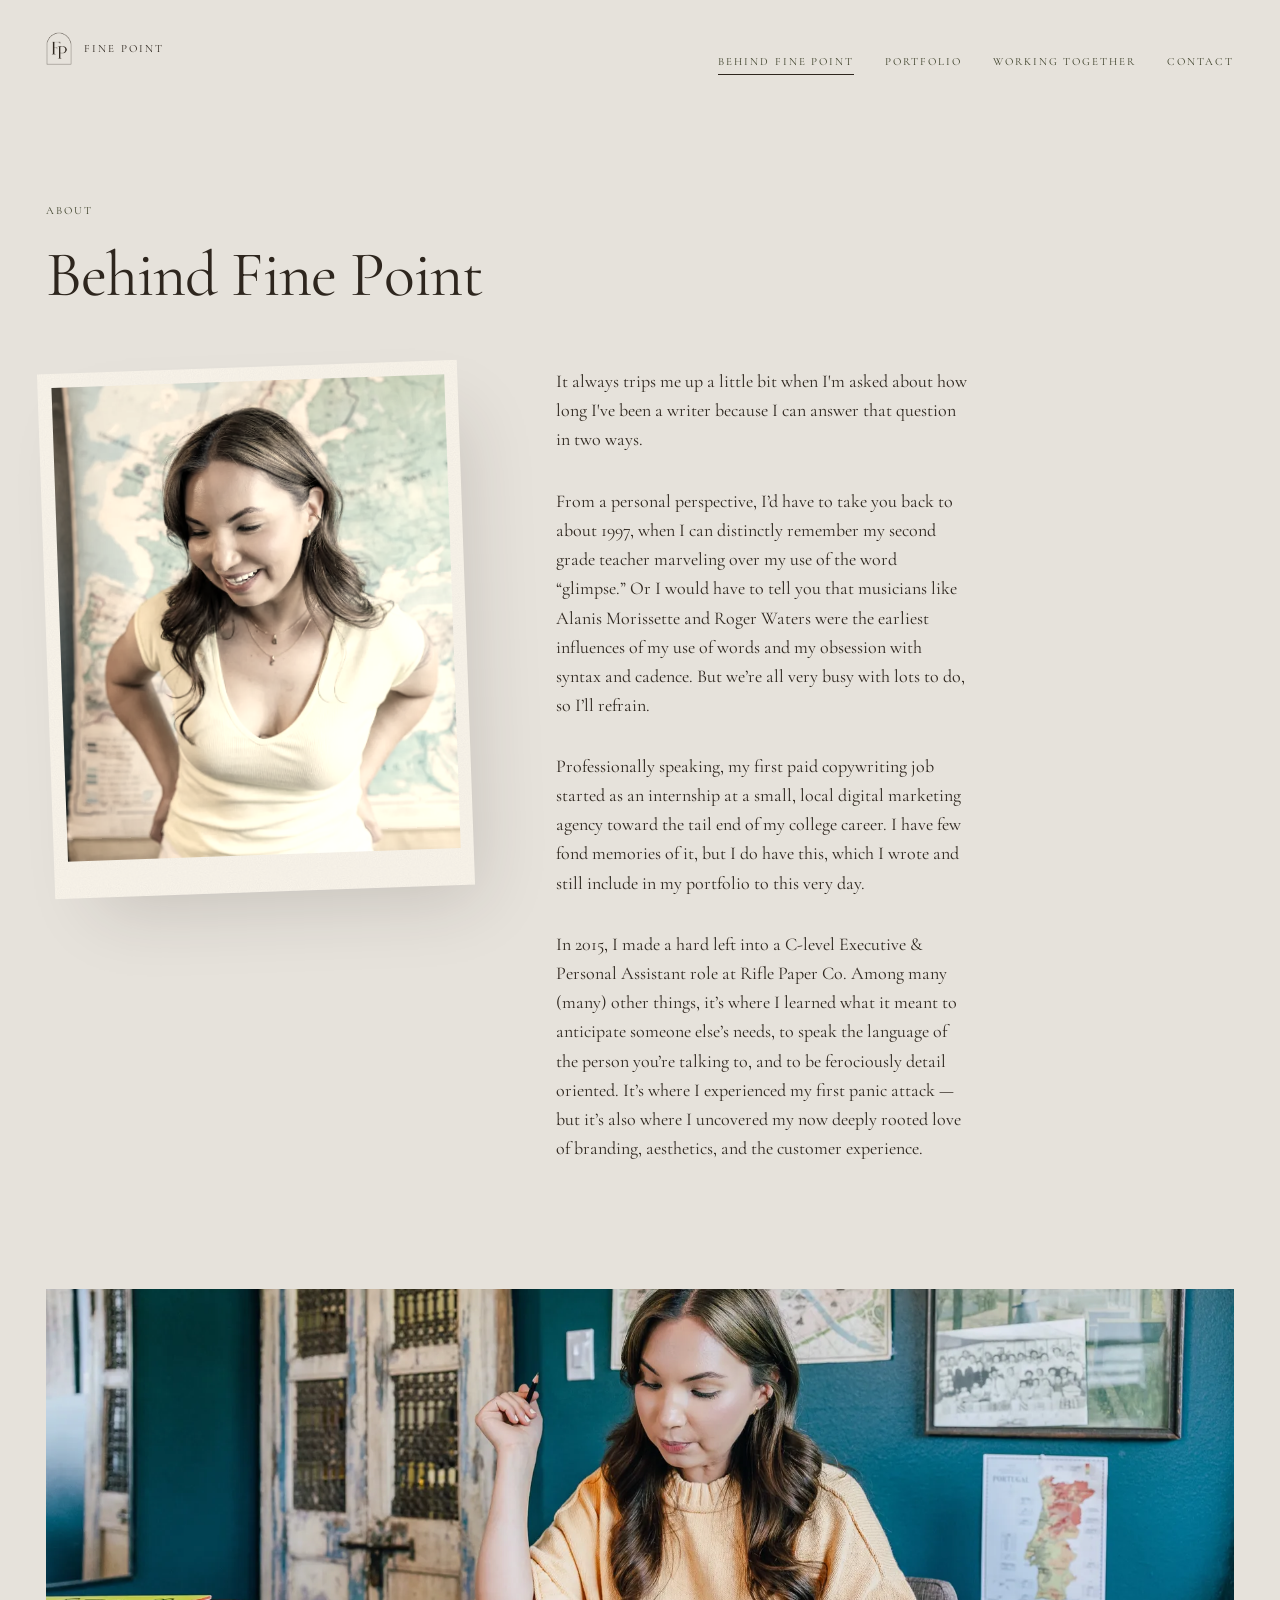
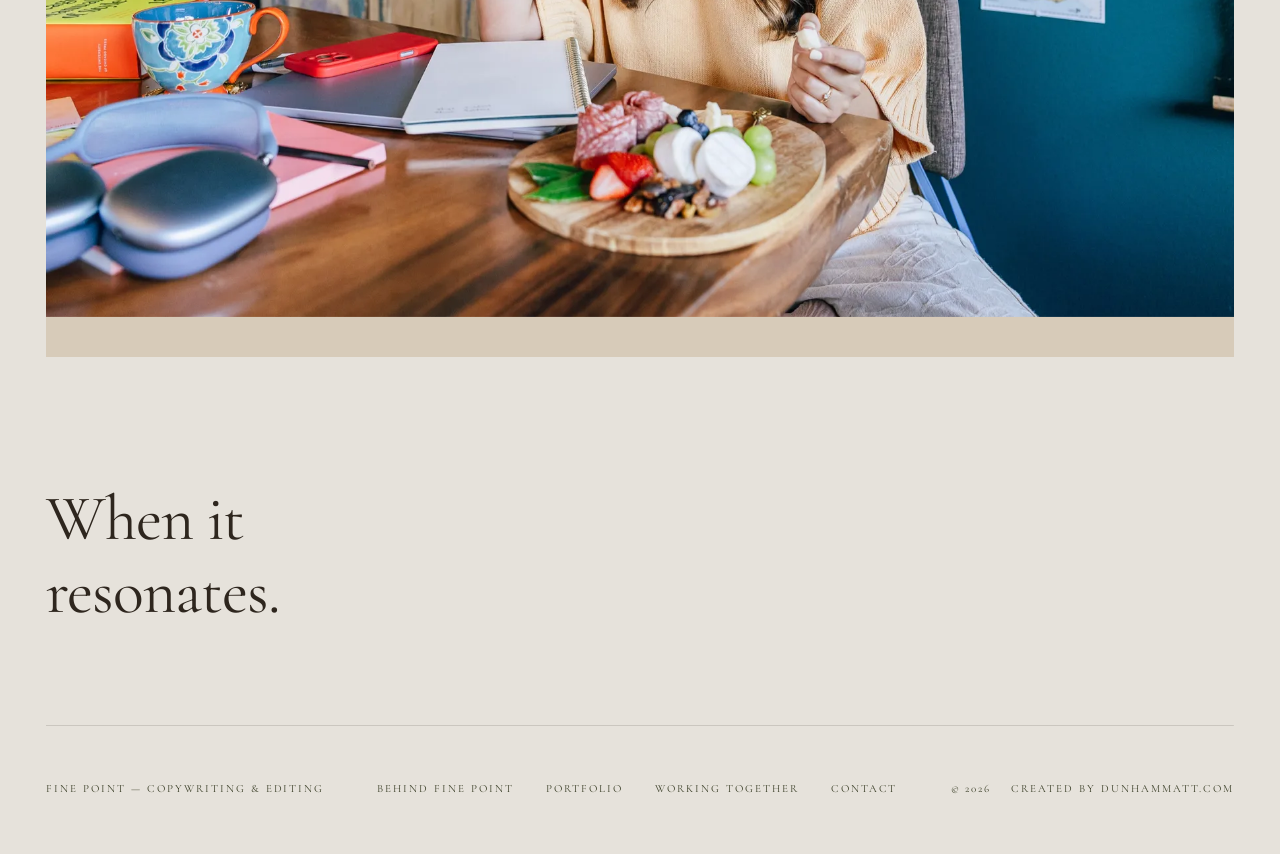
==== commit 3ac694b8: "Homepage v1.2 + polish: plaster-wall hero panel, cooler greige ground, tighter layout, no scroll-pin" ====
--- a/about/index.html
+++ b/about/index.html
@@ -1,10 +1,10 @@
-<!DOCTYPE html><html lang="en" data-theme="natural-materials" data-font="cormorant"><head><meta charset="utf-8"><meta name="viewport" content="width=device-width, initial-scale=1, viewport-fit=cover"><title>About — Fine Point</title><meta name="description" content="Behind Fine Point — how a decade of brand, hospitality and consumer copywriting came together."><link rel="canonical" href="https://finepointcopy.com/about/"><link rel="icon" href="/favicon-32.png" type="image/png" sizes="32x32"><link rel="apple-touch-icon" href="/apple-touch-icon.png"><meta property="og:image" content="https://finepointcopy.com/og.png"><meta property="og:image:width" content="1200"><meta property="og:image:height" content="630"><meta property="og:site_name" content="Fine Point"><meta name="color-scheme" content="light"><meta name="theme-color" content="#f4ebde"><meta property="og:type" content="website"><meta property="og:title" content="About — Fine Point"><meta property="og:description" content="Behind Fine Point — how a decade of brand, hospitality and consumer copywriting came together."><meta property="og:url" content="https://finepointcopy.com/about/"><meta name="twitter:card" content="summary_large_image"><script>
+<!DOCTYPE html><html lang="en" data-theme="natural-materials" data-font="cormorant"><head><meta charset="utf-8"><meta name="viewport" content="width=device-width, initial-scale=1, viewport-fit=cover"><title>About — Fine Point</title><meta name="description" content="Behind Fine Point — how a decade of brand, hospitality and consumer copywriting came together."><link rel="canonical" href="https://finepointcopy.com/about/"><link rel="icon" href="/favicon-32.png" type="image/png" sizes="32x32"><link rel="apple-touch-icon" href="/apple-touch-icon.png"><meta property="og:image" content="https://finepointcopy.com/og.png"><meta property="og:image:width" content="1200"><meta property="og:image:height" content="630"><meta property="og:site_name" content="Fine Point"><meta name="color-scheme" content="light"><meta name="theme-color" content="#e6e2db"><meta property="og:type" content="website"><meta property="og:title" content="About — Fine Point"><meta property="og:description" content="Behind Fine Point — how a decade of brand, hospitality and consumer copywriting came together."><meta property="og:url" content="https://finepointcopy.com/about/"><meta name="twitter:card" content="summary_large_image"><script>
       document.documentElement.classList.add('js');
       setTimeout(function () {
         var d = document.documentElement;
         if (!d.classList.contains('motion-ready')) d.classList.remove('js');
       }, 2500);
     </script><link rel="alternate" type="application/rss+xml" title="Fine Point — Journal" href="/rss.xml"><script type="application/ld+json">{"@context":"https://schema.org","@type":"ProfessionalService","name":"Fine Point","description":"Copywriting and editing for brands that want messaging with intention. Hospitality, consumer goods, and lifecycle marketing.","url":"https://finepointcopy.com","image":"https://finepointcopy.com/og.png","founder":{"@type":"Person","name":"Jordan Nicole","jobTitle":"Copywriter"},"serviceType":["Copywriting","Copy editing","Proofreading","Brand voice & messaging","Email campaigns & lifecycle messaging","Website copy","Social media & paid ad copy"]}</script><style>@layer astro.images{:where([data-astro-image]){height:auto}:where([data-astro-image=full-width]){width:100%}:where([data-astro-image=constrained]){max-width:100%}[data-astro-image-fit=fill]{object-fit:fill}[data-astro-image-fit=contain]{object-fit:contain}[data-astro-image-fit=cover]{object-fit:cover}[data-astro-image-fit=scale-down]{object-fit:scale-down}[data-astro-image-pos=top]{object-position:top}[data-astro-image-pos=bottom]{object-position:bottom}[data-astro-image-pos=left]{object-position:left}[data-astro-image-pos=right]{object-position:right}[data-astro-image-pos=center]{object-position:center}[data-astro-image-pos=top-bottom]{object-position:top bottom}[data-astro-image-pos=top-left]{object-position:top left}[data-astro-image-pos=top-right]{object-position:top right}[data-astro-image-pos=top-center]{object-position:top center}[data-astro-image-pos=bottom-top]{object-position:bottom top}[data-astro-image-pos=bottom-left]{object-position:bottom left}[data-astro-image-pos=bottom-right]{object-position:bottom right}[data-astro-image-pos=bottom-center]{object-position:bottom center}[data-astro-image-pos=left-top]{object-position:left top}[data-astro-image-pos=left-bottom]{object-position:left bottom}[data-astro-image-pos=left-right]{object-position:left right}[data-astro-image-pos=left-center]{object-position:left center}[data-astro-image-pos=right-top]{object-position:right top}[data-astro-image-pos=right-bottom]{object-position:right bottom}[data-astro-image-pos=right-left]{object-position:right left}[data-astro-image-pos=right-center]{object-position:right center}[data-astro-image-pos=center-top]{object-position:center top}[data-astro-image-pos=center-bottom]{object-position:center bottom}[data-astro-image-pos=center-left]{object-position:center left}[data-astro-image-pos=center-right]{object-position:center right}}
-</style><link rel="stylesheet" href="/_astro/SiteFooter.Ct1k_0q7.css"><style>.layout[data-astro-cid-ta2fbyqs]{gap:var(--space-lg);grid-template-columns:1fr;align-items:start;display:grid}@media (width>=900px){.layout[data-astro-cid-ta2fbyqs]{grid-template-columns:minmax(0,.62fr) minmax(0,1fr);gap:clamp(3rem,7vw,7rem)}.portrait[data-astro-cid-ta2fbyqs]{top:var(--space-md);position:sticky}}.portrait[data-astro-cid-ta2fbyqs]{aspect-ratio:4/5}.copy[data-astro-cid-ta2fbyqs]{gap:var(--space-md);display:grid}.copy[data-astro-cid-ta2fbyqs] p[data-astro-cid-ta2fbyqs]{max-width:var(--measure-wide)}.draft-note[data-astro-cid-ta2fbyqs]{font-size:var(--step-sm);color:var(--c-ink-muted);border-top:1px solid color-mix(in srgb, var(--c-ink) 18%, transparent);padding-top:var(--space-sm);justify-items:start;gap:.6rem;display:grid}.wide[data-astro-cid-ta2fbyqs]{margin-top:var(--space-2xl)}.desk[data-astro-cid-ta2fbyqs]{aspect-ratio:16/9}
+</style><link rel="stylesheet" href="/_astro/SiteFooter.BHJZJkW4.css"><style>.layout[data-astro-cid-ta2fbyqs]{gap:var(--space-lg);grid-template-columns:1fr;align-items:start;display:grid}@media (width>=900px){.layout[data-astro-cid-ta2fbyqs]{grid-template-columns:minmax(0,.62fr) minmax(0,1fr);gap:clamp(3rem,7vw,7rem)}.portrait[data-astro-cid-ta2fbyqs]{top:var(--space-md);position:sticky}}.portrait[data-astro-cid-ta2fbyqs]{aspect-ratio:4/5}.copy[data-astro-cid-ta2fbyqs]{gap:var(--space-md);display:grid}.copy[data-astro-cid-ta2fbyqs] p[data-astro-cid-ta2fbyqs]{max-width:var(--measure-wide)}.draft-note[data-astro-cid-ta2fbyqs]{font-size:var(--step-sm);color:var(--c-ink-muted);border-top:1px solid color-mix(in srgb, var(--c-ink) 18%, transparent);padding-top:var(--space-sm);justify-items:start;gap:.6rem;display:grid}.wide[data-astro-cid-ta2fbyqs]{margin-top:var(--space-2xl)}.desk[data-astro-cid-ta2fbyqs]{aspect-ratio:16/9}
 .pagehead[data-astro-cid-ybatimd6]{padding-block:var(--space-xl) var(--space-lg)}.pagehead__title[data-astro-cid-ybatimd6]{font-size:var(--step-xl);max-width:18ch;margin-top:var(--space-sm)}
-</style></head><body><a class="skip" href="#main">Skip to content</a><header class="masthead masthead--inline" data-astro-cid-v3lsk6py><div class="shell masthead__inner" data-astro-cid-v3lsk6py><a class="wordmark" href="/" aria-label="Fine Point — home" data-astro-cid-v3lsk6py><span class="wordmark__mark" aria-hidden="true" data-astro-cid-v3lsk6py></span><span class="wordmark__name" data-astro-cid-v3lsk6py>Fine Point</span></a><nav class="nav" aria-label="Primary" data-astro-cid-v3lsk6py><a href="/about" aria-current="page" data-astro-cid-v3lsk6py>Behind Fine Point</a><a href="/portfolio" data-astro-cid-v3lsk6py>Portfolio</a><a href="/working-together" data-astro-cid-v3lsk6py>Working together</a><a href="/contact" data-astro-cid-v3lsk6py>Contact</a></nav></div></header><main id="main" data-astro-cid-ybatimd6><div class="shell pagehead" data-astro-cid-ybatimd6><p class="label reveal" data-astro-cid-ybatimd6>About</p><h1 class="display pagehead__title reveal" data-astro-cid-ybatimd6>Behind Fine Point</h1></div><div class="shell layout" data-astro-cid-ta2fbyqs><div class="polaroid portrait reveal" data-astro-cid-ta2fbyqs><figure class="photo photo--graded" data-astro-cid-ta2fbyqs><img src="/_astro/fp-3241.CiIDzx6Y_ZUEvFm.webp" srcset="/_astro/fp-3241.CiIDzx6Y_1rq7mC.webp 420w, /_astro/fp-3241.CiIDzx6Y_Z2h1kUl.webp 680w, /_astro/fp-3241.CiIDzx6Y_Z13EgQh.webp 1000w" alt="Jordan Nicole, founder of Fine Point, photographed against a wall map." sizes="(max-width: 900px) 88vw, 34vw" loading="eager" data-astro-cid-ta2fbyqs="true" decoding="async" width="2560" height="3840"></figure></div><div class="copy" data-astro-cid-ta2fbyqs><p class="reveal" data-astro-cid-ta2fbyqs>It always trips me up a little bit when I&#39;m asked about how long I&#39;ve been a writer because I can answer that question in two ways.</p><p class="reveal" data-astro-cid-ta2fbyqs>From a personal perspective, I’d have to take you back to about 1997, when I can distinctly remember my second grade teacher marveling over my use of the word “glimpse.” Or I would have to tell you that musicians like Alanis Morissette and Roger Waters were the earliest influences of my use of words and my obsession with syntax and cadence. But we’re all very busy with lots to do, so I’ll refrain.</p><p class="reveal" data-astro-cid-ta2fbyqs>Professionally speaking, my first paid copywriting job started as an internship at a small, local digital marketing agency toward the tail end of my college career. I have few fond memories of it, but I do have this, which I wrote and still include in my portfolio to this very day.</p><p class="reveal" data-astro-cid-ta2fbyqs>In 2015, I made a hard left into a C-level Executive &amp; Personal Assistant role at Rifle Paper Co. Among many (many) other things, it’s where I learned what it meant to anticipate someone else’s needs, to speak the language of the person you’re talking to, and to be ferociously detail oriented. It’s where I experienced my first panic attack — but it’s also where I uncovered my now deeply rooted love of branding, aesthetics, and the customer experience.</p></div></div><div class="shell wide" data-astro-cid-ta2fbyqs><figure class="photo desk reveal" data-parallax data-astro-cid-ta2fbyqs><img src="/_astro/fp-2934.BtMZtBUj_Z2fc5rR.webp" srcset="/_astro/fp-2934.BtMZtBUj_crBOY.webp 720w, /_astro/fp-2934.BtMZtBUj_ZRHuCe.webp 1200w, /_astro/fp-2934.BtMZtBUj_odKhl.webp 1800w" alt="Jordan working at a desk with notebooks, headphones and a laptop." sizes="100vw" loading="lazy" data-astro-cid-ta2fbyqs="true" decoding="async" width="2560" height="1706"></figure></div></main><footer class="footer" data-astro-cid-nns7i3if><div class="shell footer__closer" data-astro-cid-nns7i3if><p class="display footer__line" data-astro-cid-nns7i3if>When it resonates.</p></div><div class="shell footer__inner" data-astro-cid-nns7i3if><span class="label" data-astro-cid-nns7i3if>Fine Point — Copywriting &amp; Editing</span><nav class="footer__nav" aria-label="Footer" data-astro-cid-nns7i3if><a class="label" href="/about" data-astro-cid-nns7i3if>Behind Fine Point</a><a class="label" href="/portfolio" data-astro-cid-nns7i3if>Portfolio</a><a class="label" href="/working-together" data-astro-cid-nns7i3if>Working together</a><a class="label" href="/contact" data-astro-cid-nns7i3if>Contact</a></nav><span class="label" data-astro-cid-nns7i3if>&copy; 2026</span></div></footer><script type="module" src="/_astro/Base.astro_astro_type_script_index_0_lang.DINvxNES.js"></script></body></html>+</style></head><body><a class="skip" href="#main">Skip to content</a><header class="masthead masthead--inline" data-astro-cid-v3lsk6py><div class="shell masthead__inner" data-astro-cid-v3lsk6py><a class="wordmark" href="/" aria-label="Fine Point — home" data-astro-cid-v3lsk6py><span class="wordmark__mark" aria-hidden="true" data-astro-cid-v3lsk6py></span><span class="wordmark__name" data-astro-cid-v3lsk6py>Fine Point</span></a><nav class="nav" aria-label="Primary" data-astro-cid-v3lsk6py><a href="/about" aria-current="page" data-astro-cid-v3lsk6py>Behind Fine Point</a><a href="/portfolio" data-astro-cid-v3lsk6py>Portfolio</a><a href="/working-together" data-astro-cid-v3lsk6py>Working together</a><a href="/contact" data-astro-cid-v3lsk6py>Contact</a></nav></div></header><main id="main" data-astro-cid-ybatimd6><div class="shell pagehead" data-astro-cid-ybatimd6><p class="label reveal" data-astro-cid-ybatimd6>About</p><h1 class="display pagehead__title reveal" data-astro-cid-ybatimd6>Behind Fine Point</h1></div><div class="shell layout" data-astro-cid-ta2fbyqs><div class="polaroid portrait reveal" data-astro-cid-ta2fbyqs><figure class="photo photo--graded" data-astro-cid-ta2fbyqs><img src="/_astro/fp-3241.CiIDzx6Y_ZUEvFm.webp" srcset="/_astro/fp-3241.CiIDzx6Y_1rq7mC.webp 420w, /_astro/fp-3241.CiIDzx6Y_Z2h1kUl.webp 680w, /_astro/fp-3241.CiIDzx6Y_Z13EgQh.webp 1000w" alt="Jordan Nicole, founder of Fine Point, photographed against a wall map." sizes="(max-width: 900px) 88vw, 34vw" loading="eager" data-astro-cid-ta2fbyqs="true" decoding="async" width="2560" height="3840"></figure></div><div class="copy" data-astro-cid-ta2fbyqs><p class="reveal" data-astro-cid-ta2fbyqs>It always trips me up a little bit when I&#39;m asked about how long I&#39;ve been a writer because I can answer that question in two ways.</p><p class="reveal" data-astro-cid-ta2fbyqs>From a personal perspective, I’d have to take you back to about 1997, when I can distinctly remember my second grade teacher marveling over my use of the word “glimpse.” Or I would have to tell you that musicians like Alanis Morissette and Roger Waters were the earliest influences of my use of words and my obsession with syntax and cadence. But we’re all very busy with lots to do, so I’ll refrain.</p><p class="reveal" data-astro-cid-ta2fbyqs>Professionally speaking, my first paid copywriting job started as an internship at a small, local digital marketing agency toward the tail end of my college career. I have few fond memories of it, but I do have this, which I wrote and still include in my portfolio to this very day.</p><p class="reveal" data-astro-cid-ta2fbyqs>In 2015, I made a hard left into a C-level Executive &amp; Personal Assistant role at Rifle Paper Co. Among many (many) other things, it’s where I learned what it meant to anticipate someone else’s needs, to speak the language of the person you’re talking to, and to be ferociously detail oriented. It’s where I experienced my first panic attack — but it’s also where I uncovered my now deeply rooted love of branding, aesthetics, and the customer experience.</p></div></div><div class="shell wide" data-astro-cid-ta2fbyqs><figure class="photo desk reveal" data-parallax data-astro-cid-ta2fbyqs><img src="/_astro/fp-2934.BtMZtBUj_Z2fc5rR.webp" srcset="/_astro/fp-2934.BtMZtBUj_crBOY.webp 720w, /_astro/fp-2934.BtMZtBUj_ZRHuCe.webp 1200w, /_astro/fp-2934.BtMZtBUj_odKhl.webp 1800w" alt="Jordan working at a desk with notebooks, headphones and a laptop." sizes="100vw" loading="lazy" data-astro-cid-ta2fbyqs="true" decoding="async" width="2560" height="1706"></figure></div></main><footer class="footer" data-astro-cid-nns7i3if><div class="shell footer__closer" data-astro-cid-nns7i3if><p class="display footer__line" data-astro-cid-nns7i3if>When it resonates.</p></div><div class="shell footer__inner" data-astro-cid-nns7i3if><span class="label" data-astro-cid-nns7i3if>Fine Point — Copywriting &amp; Editing</span><nav class="footer__nav" aria-label="Footer" data-astro-cid-nns7i3if><a class="label" href="/about" data-astro-cid-nns7i3if>Behind Fine Point</a><a class="label" href="/portfolio" data-astro-cid-nns7i3if>Portfolio</a><a class="label" href="/working-together" data-astro-cid-nns7i3if>Working together</a><a class="label" href="/contact" data-astro-cid-nns7i3if>Contact</a></nav><span class="label footer__meta" data-astro-cid-nns7i3if>&copy; 2026<span class="footer__credit" data-astro-cid-nns7i3if>Created by <a href="https://dunhammatt.com/" target="_blank" rel="noopener" data-astro-cid-nns7i3if>dunhammatt.com</a></span></span></div></footer><script type="module" src="/_astro/Base.astro_astro_type_script_index_0_lang.C3o3FTaz.js"></script></body></html>
--- a/_astro/SiteFooter.BHJZJkW4.css
+++ b/_astro/SiteFooter.BHJZJkW4.css
@@ -0,0 +1 @@
+@font-face{font-family:Cormorant Garamond;font-style:normal;font-display:swap;font-weight:400;src:url(/_astro/cormorant-garamond-latin-400-normal.B-1hWBU7.woff2)format("woff2"),url(/_astro/cormorant-garamond-latin-400-normal.B7YtguxJ.woff)format("woff")}@font-face{font-family:Cormorant Garamond;font-style:italic;font-display:swap;font-weight:400;src:url(/_astro/cormorant-garamond-latin-400-italic.Dc_OZ8oc.woff2)format("woff2"),url(/_astro/cormorant-garamond-latin-400-italic.BLh7T8o8.woff)format("woff")}:root,[data-theme=natural-materials]{--c-bg:#e6e2db;--c-surface:#cdbba3;--c-ink:#2e261e;--c-ink-muted:#3d412a;--c-accent:#2e261e;--c-cinema:#211a13;--c-paper:#fbf6ec;--c-shadow:#2e261e2b;--c-madera:#2e6b73;--c-treehouse:#4f7a3e;--c-blackwing:#26262b;--c-ergobaby:#b0684a}[data-theme=editorial-heritage]{--c-bg:#eee4d1;--c-surface:#c8b6a0;--c-ink:#141b21;--c-ink-muted:#363b23;--c-accent:#775030}[data-theme=quiet-luxury]{--c-bg:#f8f1e2;--c-surface:#d9cbb9;--c-ink:#242421;--c-ink-muted:#514f4b;--c-accent:#7d7161}[data-theme=editorial-minimalist]{--c-bg:#f6efe1;--c-surface:#e7e1d4;--c-ink:#090909;--c-ink-muted:#353431;--c-accent:#63605a}[data-theme=modern-hospitality]{--c-bg:#f1eadb;--c-surface:#838e95;--c-ink:#19232e;--c-ink-muted:#4f5a52;--c-accent:#63442b}[data-accent=warm]{--c-accent:#955838}:root{--font-display:"Cormorant Garamond", "Iowan Old Style", Georgia, serif;--font-body:"Cormorant Garamond", "Iowan Old Style", Georgia, serif;--font-label:var(--font-body);--step-hero:clamp(2.75rem, 7.2vw, 7rem);--step-xl:clamp(2.25rem, 5vw, 4.5rem);--step-lg:clamp(1.75rem, 3.2vw, 2.75rem);--step-md:clamp(1.25rem, 1.8vw, 1.6rem);--step-body:clamp(1.125rem, 1.35vw, 1.375rem);--step-sm:clamp(.9375rem, 1vw, 1.0625rem);--step-label:clamp(.6875rem, .8vw, .8125rem);--lh-tight:1.06;--lh-display:1.14;--lh-body:1.62;--tracking-label:.18em;--tracking-display:-.015em;--measure:34ch;--measure-wide:46ch;--space-2xs:.5rem;--space-xs:.75rem;--space-sm:1.25rem;--space-md:2rem;--space-lg:3.5rem;--space-xl:6rem;--space-2xl:clamp(4.5rem, 14svh, 11rem);--space-beat:clamp(6rem, 22svh, 18rem);--gutter:clamp(1.25rem, 3.6vw, 3.75rem);--maxw:88rem;--ease-out:cubic-bezier(.22, .61, .36, 1);--dur-slow:1.4s;--dur-med:.9s;--grade:.55;--lift-shadow:24px 34px 66px -22px var(--c-shadow);--lift-shadow-sm:12px 16px 30px -12px var(--c-shadow);--lift-drop:18px 24px 34px var(--c-shadow);--lift-drop-sm:9px 13px 22px var(--c-shadow);--paper-grain:url("data:image/svg+xml,%3Csvg xmlns='http://www.w3.org/2000/svg' width='150' height='150'%3E%3Cfilter id='pg'%3E%3CfeTurbulence type='fractalNoise' baseFrequency='0.9' numOctaves='2' stitchTiles='stitch'/%3E%3CfeColorMatrix type='matrix' values='0 0 0 0 0 0 0 0 0 0 0 0 0 0 0 0 0 0 0.05 0'/%3E%3C/filter%3E%3Crect width='150' height='150' filter='url(%23pg)'/%3E%3C/svg%3E")}[data-font=bodoni]{--font-display:"Bodoni Moda Variable", "Didot", Georgia, serif;--font-body:"Bodoni Moda Variable", "Didot", Georgia, serif;--tracking-display:-.005em;--lh-display:1.1}*,:before,:after{box-sizing:border-box}html{-webkit-text-size-adjust:100%}body{background:var(--c-bg);color:var(--c-ink);font-family:var(--font-body);font-size:var(--step-body);line-height:var(--lh-body);font-synthesis:none;-webkit-font-smoothing:antialiased;text-rendering:optimizelegibility;margin:0;overflow-x:hidden}h1,h2,h3,p,figure,blockquote,ul,ol{margin:0}ul,ol{padding:0;list-style:none}img{max-width:100%;height:auto;display:block}a{color:inherit}::selection{background:var(--c-accent);color:var(--c-bg)}.shell{width:100%;max-width:var(--maxw);padding-inline:var(--gutter);margin-inline:auto}.beat{padding-block:var(--space-beat);position:relative}.beat--full{align-content:center;min-height:100svh;display:grid}.ground--sand{background-color:var(--c-surface);background-image:var(--paper-grain);color:var(--c-ink)}.ground--ink{background:var(--c-ink);color:var(--c-bg)}.ground--ink .label,.ground--ink .lede{color:color-mix(in srgb, var(--c-bg) 72%, transparent)}.display{font-family:var(--font-display);font-weight:400;line-height:var(--lh-display);letter-spacing:var(--tracking-display);text-wrap:balance}.hero-line{font-size:var(--step-hero);line-height:var(--lh-tight)}.label{font-family:var(--font-label);font-size:var(--step-label);letter-spacing:var(--tracking-label);text-transform:uppercase;color:var(--c-ink-muted);line-height:1.4}.lede{max-width:var(--measure-wide);color:var(--c-ink-muted)}.body{max-width:var(--measure)}.em{font-style:italic}.accent{color:var(--c-accent)}.rule{border:0;border-top:1px solid color-mix(in srgb, var(--c-ink) 22%, transparent);margin:0}.cta{font-family:var(--font-display);font-size:var(--step-md);color:var(--c-accent);border-bottom:1px solid;align-items:center;gap:1rem;min-height:44px;padding-bottom:.35rem;text-decoration:none;display:inline-flex}.cta svg{width:2.5rem;height:.5rem;transition:transform var(--dur-med) var(--ease-out);flex:none;overflow:visible}@media (hover:hover){.cta:hover svg,.cta:focus-visible svg{transform:translate(.4rem)}}.cta--lg{font-size:var(--step-lg)}.draft{letter-spacing:.1em;color:var(--c-ink-muted);border:1px solid;padding:.15em .5em;font-style:normal}:focus-visible{outline:2px solid var(--c-accent);outline-offset:3px}.photo{background:color-mix(in srgb, var(--c-surface) 60%, var(--c-bg));position:relative;overflow:hidden}.photo img{object-fit:cover;width:100%;height:100%}.photo--graded img{filter:sepia(calc(var(--grade) * .85)) saturate(calc(1 - var(--grade) * .42)) contrast(1.04) brightness(1.01)}.polaroid{--polaroid-rot:-2deg;background-color:var(--c-paper);background-image:var(--paper-grain);box-shadow:var(--lift-shadow);transform:rotate(var(--polaroid-rot));padding:.85rem .85rem 2.35rem;display:block}.polaroid--flip{--polaroid-rot:2deg}.polaroid>.photo{width:100%;height:100%}.js .polaroid.reveal{opacity:0;transform:translateY(1.6rem) rotate(calc(var(--polaroid-rot) * 3));will-change:opacity, transform}.js .polaroid.reveal.is-in{opacity:1;transform:rotate(var(--polaroid-rot));transition:opacity var(--dur-slow) var(--ease-out), transform var(--dur-slow) var(--ease-out)}.js .reveal{opacity:0;will-change:opacity, transform;transform:translateY(1.35rem)}.js .reveal.is-in{opacity:1;transition:opacity var(--dur-slow) var(--ease-out), transform var(--dur-slow) var(--ease-out);transform:none}@media (prefers-reduced-motion:reduce){.js .reveal,.js .reveal.is-in{opacity:1;transition:none;transform:none}.js .polaroid.reveal,.js .polaroid.reveal.is-in{opacity:1;transform:rotate(var(--polaroid-rot));transition:none}html{scroll-behavior:auto}*,:before,:after{transition-duration:.001ms!important;animation-duration:.001ms!important;animation-iteration-count:1!important}}.skip{z-index:1000;background:var(--c-ink);min-height:44px;color:var(--c-bg);font-family:var(--font-label);font-size:var(--step-label);letter-spacing:var(--tracking-label);text-transform:uppercase;align-items:center;padding:.75rem 1.25rem;text-decoration:none;display:inline-flex;position:absolute;top:0;left:-9999px}.skip:focus{left:var(--gutter);top:var(--space-xs)}.masthead[data-astro-cid-v3lsk6py]{padding-block:var(--space-md);z-index:10}.masthead--overlay[data-astro-cid-v3lsk6py]{position:absolute;inset-block-start:0;inset-inline:0}.masthead__inner[data-astro-cid-v3lsk6py]{justify-content:space-between;align-items:baseline;gap:var(--space-sm) var(--space-md);flex-wrap:wrap;display:flex}.wordmark[data-astro-cid-v3lsk6py]{align-items:center;gap:.75rem;text-decoration:none;display:flex}.wordmark__mark[data-astro-cid-v3lsk6py]{background:currentColor;flex:none;width:1.42em;height:1.8em;font-size:1.15rem;display:block;mask:url(/fp-mark.png) 50%/contain no-repeat}.wordmark__name[data-astro-cid-v3lsk6py]{font-family:var(--font-label);font-size:var(--step-label);letter-spacing:var(--tracking-label);text-transform:uppercase}.nav[data-astro-cid-v3lsk6py]{flex-wrap:wrap;gap:clamp(.9rem,2.4vw,2.4rem);display:flex}.nav[data-astro-cid-v3lsk6py] a[data-astro-cid-v3lsk6py]{font-family:var(--font-label);font-size:var(--step-label);letter-spacing:var(--tracking-label);text-transform:uppercase;color:var(--c-ink-muted);transition:border-color var(--dur-med) var(--ease-out);border-bottom:1px solid #0000;padding-block:.2rem;text-decoration:none}@media (pointer:coarse){.nav[data-astro-cid-v3lsk6py] a[data-astro-cid-v3lsk6py]{align-items:flex-end;min-height:44px;padding-block:1.25rem .2rem;display:inline-flex}.wordmark[data-astro-cid-v3lsk6py]{align-items:center;min-height:44px}}.nav[data-astro-cid-v3lsk6py] a[data-astro-cid-v3lsk6py]:hover,.nav[data-astro-cid-v3lsk6py] a[data-astro-cid-v3lsk6py]:focus-visible,.nav[data-astro-cid-v3lsk6py] a[data-astro-cid-v3lsk6py][aria-current=page]{border-bottom-color:var(--c-accent)}@media (width<=640px){.masthead__inner[data-astro-cid-v3lsk6py]{gap:var(--space-sm)}.nav[data-astro-cid-v3lsk6py]{gap:.85rem 1.1rem;width:100%}.masthead--overlay[data-astro-cid-v3lsk6py]{position:static}}.footer[data-astro-cid-nns7i3if]{margin-top:var(--space-2xl)}.footer__closer[data-astro-cid-nns7i3if]{padding-bottom:var(--space-xl)}.footer__line[data-astro-cid-nns7i3if]{font-size:var(--step-xl);max-width:14ch}.footer__inner[data-astro-cid-nns7i3if]{justify-content:space-between;align-items:baseline;gap:var(--space-sm) var(--space-md);padding-block:var(--space-lg);background:linear-gradient(color-mix(in srgb, var(--c-ink) 15%, transparent), color-mix(in srgb, var(--c-ink) 15%, transparent)) center top / calc(100% - 2 * var(--gutter)) 1px no-repeat;flex-wrap:wrap;display:flex}.footer__nav[data-astro-cid-nns7i3if]{gap:var(--space-md);flex-wrap:wrap;display:flex}.footer__nav[data-astro-cid-nns7i3if] a[data-astro-cid-nns7i3if]{transition:border-color var(--dur-med) var(--ease-out);border-bottom:1px solid #0000;text-decoration:none}@media (pointer:coarse){.footer__nav[data-astro-cid-nns7i3if]{gap:var(--space-sm) var(--space-md)}.footer__nav[data-astro-cid-nns7i3if] a[data-astro-cid-nns7i3if]{align-items:flex-end;min-height:44px;padding-block:1.25rem .2rem;display:inline-flex}}.footer__meta[data-astro-cid-nns7i3if]{gap:var(--space-sm);flex-wrap:wrap;display:inline-flex}.footer__credit[data-astro-cid-nns7i3if] a[data-astro-cid-nns7i3if]{color:inherit;transition:border-color var(--dur-med) var(--ease-out);border-bottom:1px solid #0000;text-decoration:none}.footer__credit[data-astro-cid-nns7i3if] a[data-astro-cid-nns7i3if]:hover,.footer__credit[data-astro-cid-nns7i3if] a[data-astro-cid-nns7i3if]:focus-visible,.footer__nav[data-astro-cid-nns7i3if] a[data-astro-cid-nns7i3if]:hover,.footer__nav[data-astro-cid-nns7i3if] a[data-astro-cid-nns7i3if]:focus-visible{border-bottom-color:var(--c-accent)}
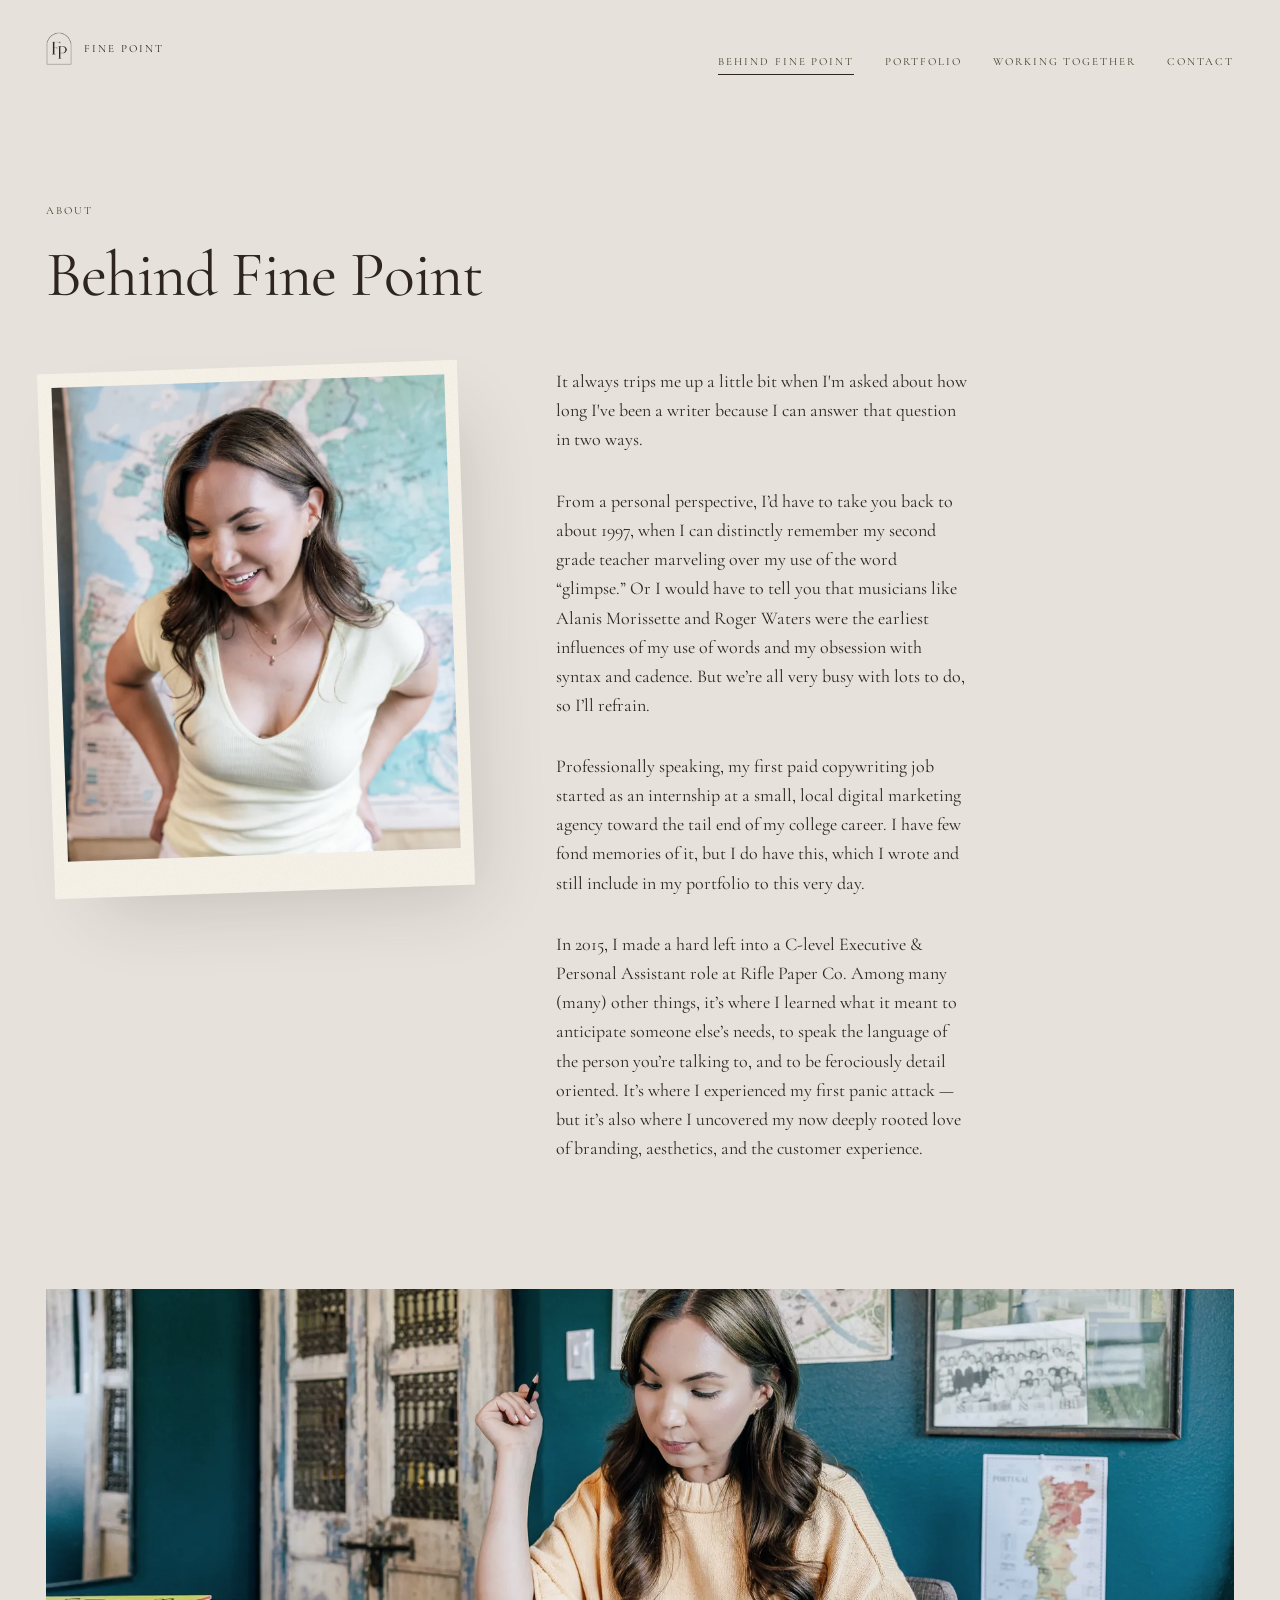
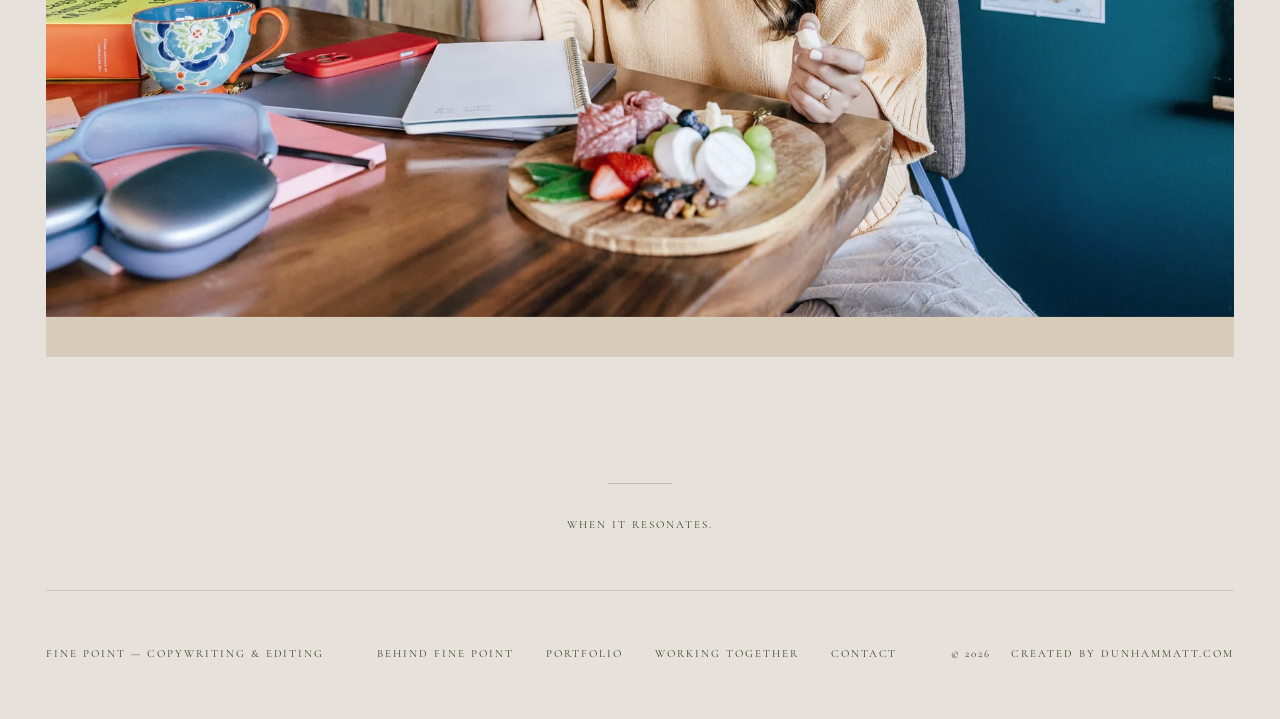
==== commit 1571d799: "Quiet sign-off on inner pages, neutral About photo grade, even page endings Co-Authored-By: Claude O" ====
--- a/about/index.html
+++ b/about/index.html
@@ -5,6 +5,6 @@
         if (!d.classList.contains('motion-ready')) d.classList.remove('js');
       }, 2500);
     </script><link rel="alternate" type="application/rss+xml" title="Fine Point — Journal" href="/rss.xml"><script type="application/ld+json">{"@context":"https://schema.org","@type":"ProfessionalService","name":"Fine Point","description":"Copywriting and editing for brands that want messaging with intention. Hospitality, consumer goods, and lifecycle marketing.","url":"https://finepointcopy.com","image":"https://finepointcopy.com/og.png","founder":{"@type":"Person","name":"Jordan Nicole","jobTitle":"Copywriter"},"serviceType":["Copywriting","Copy editing","Proofreading","Brand voice & messaging","Email campaigns & lifecycle messaging","Website copy","Social media & paid ad copy"]}</script><style>@layer astro.images{:where([data-astro-image]){height:auto}:where([data-astro-image=full-width]){width:100%}:where([data-astro-image=constrained]){max-width:100%}[data-astro-image-fit=fill]{object-fit:fill}[data-astro-image-fit=contain]{object-fit:contain}[data-astro-image-fit=cover]{object-fit:cover}[data-astro-image-fit=scale-down]{object-fit:scale-down}[data-astro-image-pos=top]{object-position:top}[data-astro-image-pos=bottom]{object-position:bottom}[data-astro-image-pos=left]{object-position:left}[data-astro-image-pos=right]{object-position:right}[data-astro-image-pos=center]{object-position:center}[data-astro-image-pos=top-bottom]{object-position:top bottom}[data-astro-image-pos=top-left]{object-position:top left}[data-astro-image-pos=top-right]{object-position:top right}[data-astro-image-pos=top-center]{object-position:top center}[data-astro-image-pos=bottom-top]{object-position:bottom top}[data-astro-image-pos=bottom-left]{object-position:bottom left}[data-astro-image-pos=bottom-right]{object-position:bottom right}[data-astro-image-pos=bottom-center]{object-position:bottom center}[data-astro-image-pos=left-top]{object-position:left top}[data-astro-image-pos=left-bottom]{object-position:left bottom}[data-astro-image-pos=left-right]{object-position:left right}[data-astro-image-pos=left-center]{object-position:left center}[data-astro-image-pos=right-top]{object-position:right top}[data-astro-image-pos=right-bottom]{object-position:right bottom}[data-astro-image-pos=right-left]{object-position:right left}[data-astro-image-pos=right-center]{object-position:right center}[data-astro-image-pos=center-top]{object-position:center top}[data-astro-image-pos=center-bottom]{object-position:center bottom}[data-astro-image-pos=center-left]{object-position:center left}[data-astro-image-pos=center-right]{object-position:center right}}
-</style><link rel="stylesheet" href="/_astro/SiteFooter.BHJZJkW4.css"><style>.layout[data-astro-cid-ta2fbyqs]{gap:var(--space-lg);grid-template-columns:1fr;align-items:start;display:grid}@media (width>=900px){.layout[data-astro-cid-ta2fbyqs]{grid-template-columns:minmax(0,.62fr) minmax(0,1fr);gap:clamp(3rem,7vw,7rem)}.portrait[data-astro-cid-ta2fbyqs]{top:var(--space-md);position:sticky}}.portrait[data-astro-cid-ta2fbyqs]{aspect-ratio:4/5}.copy[data-astro-cid-ta2fbyqs]{gap:var(--space-md);display:grid}.copy[data-astro-cid-ta2fbyqs] p[data-astro-cid-ta2fbyqs]{max-width:var(--measure-wide)}.draft-note[data-astro-cid-ta2fbyqs]{font-size:var(--step-sm);color:var(--c-ink-muted);border-top:1px solid color-mix(in srgb, var(--c-ink) 18%, transparent);padding-top:var(--space-sm);justify-items:start;gap:.6rem;display:grid}.wide[data-astro-cid-ta2fbyqs]{margin-top:var(--space-2xl)}.desk[data-astro-cid-ta2fbyqs]{aspect-ratio:16/9}
+</style><link rel="stylesheet" href="/_astro/SiteFooter.DCR3B8yN.css"><style>.layout[data-astro-cid-ta2fbyqs]{gap:var(--space-lg);grid-template-columns:1fr;align-items:start;display:grid}@media (width>=900px){.layout[data-astro-cid-ta2fbyqs]{grid-template-columns:minmax(0,.62fr) minmax(0,1fr);gap:clamp(3rem,7vw,7rem)}.portrait[data-astro-cid-ta2fbyqs]{top:var(--space-md);position:sticky}}.portrait[data-astro-cid-ta2fbyqs]{aspect-ratio:4/5}.copy[data-astro-cid-ta2fbyqs]{gap:var(--space-md);display:grid}.copy[data-astro-cid-ta2fbyqs] p[data-astro-cid-ta2fbyqs]{max-width:var(--measure-wide)}.draft-note[data-astro-cid-ta2fbyqs]{font-size:var(--step-sm);color:var(--c-ink-muted);border-top:1px solid color-mix(in srgb, var(--c-ink) 18%, transparent);padding-top:var(--space-sm);justify-items:start;gap:.6rem;display:grid}.wide[data-astro-cid-ta2fbyqs]{margin-top:var(--space-2xl)}.desk[data-astro-cid-ta2fbyqs]{aspect-ratio:16/9}
 .pagehead[data-astro-cid-ybatimd6]{padding-block:var(--space-xl) var(--space-lg)}.pagehead__title[data-astro-cid-ybatimd6]{font-size:var(--step-xl);max-width:18ch;margin-top:var(--space-sm)}
-</style></head><body><a class="skip" href="#main">Skip to content</a><header class="masthead masthead--inline" data-astro-cid-v3lsk6py><div class="shell masthead__inner" data-astro-cid-v3lsk6py><a class="wordmark" href="/" aria-label="Fine Point — home" data-astro-cid-v3lsk6py><span class="wordmark__mark" aria-hidden="true" data-astro-cid-v3lsk6py></span><span class="wordmark__name" data-astro-cid-v3lsk6py>Fine Point</span></a><nav class="nav" aria-label="Primary" data-astro-cid-v3lsk6py><a href="/about" aria-current="page" data-astro-cid-v3lsk6py>Behind Fine Point</a><a href="/portfolio" data-astro-cid-v3lsk6py>Portfolio</a><a href="/working-together" data-astro-cid-v3lsk6py>Working together</a><a href="/contact" data-astro-cid-v3lsk6py>Contact</a></nav></div></header><main id="main" data-astro-cid-ybatimd6><div class="shell pagehead" data-astro-cid-ybatimd6><p class="label reveal" data-astro-cid-ybatimd6>About</p><h1 class="display pagehead__title reveal" data-astro-cid-ybatimd6>Behind Fine Point</h1></div><div class="shell layout" data-astro-cid-ta2fbyqs><div class="polaroid portrait reveal" data-astro-cid-ta2fbyqs><figure class="photo photo--graded" data-astro-cid-ta2fbyqs><img src="/_astro/fp-3241.CiIDzx6Y_ZUEvFm.webp" srcset="/_astro/fp-3241.CiIDzx6Y_1rq7mC.webp 420w, /_astro/fp-3241.CiIDzx6Y_Z2h1kUl.webp 680w, /_astro/fp-3241.CiIDzx6Y_Z13EgQh.webp 1000w" alt="Jordan Nicole, founder of Fine Point, photographed against a wall map." sizes="(max-width: 900px) 88vw, 34vw" loading="eager" data-astro-cid-ta2fbyqs="true" decoding="async" width="2560" height="3840"></figure></div><div class="copy" data-astro-cid-ta2fbyqs><p class="reveal" data-astro-cid-ta2fbyqs>It always trips me up a little bit when I&#39;m asked about how long I&#39;ve been a writer because I can answer that question in two ways.</p><p class="reveal" data-astro-cid-ta2fbyqs>From a personal perspective, I’d have to take you back to about 1997, when I can distinctly remember my second grade teacher marveling over my use of the word “glimpse.” Or I would have to tell you that musicians like Alanis Morissette and Roger Waters were the earliest influences of my use of words and my obsession with syntax and cadence. But we’re all very busy with lots to do, so I’ll refrain.</p><p class="reveal" data-astro-cid-ta2fbyqs>Professionally speaking, my first paid copywriting job started as an internship at a small, local digital marketing agency toward the tail end of my college career. I have few fond memories of it, but I do have this, which I wrote and still include in my portfolio to this very day.</p><p class="reveal" data-astro-cid-ta2fbyqs>In 2015, I made a hard left into a C-level Executive &amp; Personal Assistant role at Rifle Paper Co. Among many (many) other things, it’s where I learned what it meant to anticipate someone else’s needs, to speak the language of the person you’re talking to, and to be ferociously detail oriented. It’s where I experienced my first panic attack — but it’s also where I uncovered my now deeply rooted love of branding, aesthetics, and the customer experience.</p></div></div><div class="shell wide" data-astro-cid-ta2fbyqs><figure class="photo desk reveal" data-parallax data-astro-cid-ta2fbyqs><img src="/_astro/fp-2934.BtMZtBUj_Z2fc5rR.webp" srcset="/_astro/fp-2934.BtMZtBUj_crBOY.webp 720w, /_astro/fp-2934.BtMZtBUj_ZRHuCe.webp 1200w, /_astro/fp-2934.BtMZtBUj_odKhl.webp 1800w" alt="Jordan working at a desk with notebooks, headphones and a laptop." sizes="100vw" loading="lazy" data-astro-cid-ta2fbyqs="true" decoding="async" width="2560" height="1706"></figure></div></main><footer class="footer" data-astro-cid-nns7i3if><div class="shell footer__closer" data-astro-cid-nns7i3if><p class="display footer__line" data-astro-cid-nns7i3if>When it resonates.</p></div><div class="shell footer__inner" data-astro-cid-nns7i3if><span class="label" data-astro-cid-nns7i3if>Fine Point — Copywriting &amp; Editing</span><nav class="footer__nav" aria-label="Footer" data-astro-cid-nns7i3if><a class="label" href="/about" data-astro-cid-nns7i3if>Behind Fine Point</a><a class="label" href="/portfolio" data-astro-cid-nns7i3if>Portfolio</a><a class="label" href="/working-together" data-astro-cid-nns7i3if>Working together</a><a class="label" href="/contact" data-astro-cid-nns7i3if>Contact</a></nav><span class="label footer__meta" data-astro-cid-nns7i3if>&copy; 2026<span class="footer__credit" data-astro-cid-nns7i3if>Created by <a href="https://dunhammatt.com/" target="_blank" rel="noopener" data-astro-cid-nns7i3if>dunhammatt.com</a></span></span></div></footer><script type="module" src="/_astro/Base.astro_astro_type_script_index_0_lang.C3o3FTaz.js"></script></body></html>+</style></head><body><a class="skip" href="#main">Skip to content</a><header class="masthead masthead--inline" data-astro-cid-v3lsk6py><div class="shell masthead__inner" data-astro-cid-v3lsk6py><a class="wordmark" href="/" aria-label="Fine Point — home" data-astro-cid-v3lsk6py><span class="wordmark__mark" aria-hidden="true" data-astro-cid-v3lsk6py></span><span class="wordmark__name" data-astro-cid-v3lsk6py>Fine Point</span></a><nav class="nav" aria-label="Primary" data-astro-cid-v3lsk6py><a href="/about" aria-current="page" data-astro-cid-v3lsk6py>Behind Fine Point</a><a href="/portfolio" data-astro-cid-v3lsk6py>Portfolio</a><a href="/working-together" data-astro-cid-v3lsk6py>Working together</a><a href="/contact" data-astro-cid-v3lsk6py>Contact</a></nav></div></header><main id="main" data-astro-cid-ybatimd6><div class="shell pagehead" data-astro-cid-ybatimd6><p class="label reveal" data-astro-cid-ybatimd6>About</p><h1 class="display pagehead__title reveal" data-astro-cid-ybatimd6>Behind Fine Point</h1></div><div class="shell layout" data-astro-cid-ta2fbyqs><div class="polaroid portrait reveal" data-astro-cid-ta2fbyqs><figure class="photo photo--graded" data-astro-cid-ta2fbyqs><img src="/_astro/fp-3241.CiIDzx6Y_ZUEvFm.webp" srcset="/_astro/fp-3241.CiIDzx6Y_1rq7mC.webp 420w, /_astro/fp-3241.CiIDzx6Y_Z2h1kUl.webp 680w, /_astro/fp-3241.CiIDzx6Y_Z13EgQh.webp 1000w" alt="Jordan Nicole, founder of Fine Point, photographed against a wall map." sizes="(max-width: 900px) 88vw, 34vw" loading="eager" data-astro-cid-ta2fbyqs="true" decoding="async" width="2560" height="3840"></figure></div><div class="copy" data-astro-cid-ta2fbyqs><p class="reveal" data-astro-cid-ta2fbyqs>It always trips me up a little bit when I&#39;m asked about how long I&#39;ve been a writer because I can answer that question in two ways.</p><p class="reveal" data-astro-cid-ta2fbyqs>From a personal perspective, I’d have to take you back to about 1997, when I can distinctly remember my second grade teacher marveling over my use of the word “glimpse.” Or I would have to tell you that musicians like Alanis Morissette and Roger Waters were the earliest influences of my use of words and my obsession with syntax and cadence. But we’re all very busy with lots to do, so I’ll refrain.</p><p class="reveal" data-astro-cid-ta2fbyqs>Professionally speaking, my first paid copywriting job started as an internship at a small, local digital marketing agency toward the tail end of my college career. I have few fond memories of it, but I do have this, which I wrote and still include in my portfolio to this very day.</p><p class="reveal" data-astro-cid-ta2fbyqs>In 2015, I made a hard left into a C-level Executive &amp; Personal Assistant role at Rifle Paper Co. Among many (many) other things, it’s where I learned what it meant to anticipate someone else’s needs, to speak the language of the person you’re talking to, and to be ferociously detail oriented. It’s where I experienced my first panic attack — but it’s also where I uncovered my now deeply rooted love of branding, aesthetics, and the customer experience.</p></div></div><div class="shell wide" data-astro-cid-ta2fbyqs><figure class="photo photo--graded desk reveal" data-parallax data-astro-cid-ta2fbyqs><img src="/_astro/fp-2934.BtMZtBUj_Z2fc5rR.webp" srcset="/_astro/fp-2934.BtMZtBUj_crBOY.webp 720w, /_astro/fp-2934.BtMZtBUj_ZRHuCe.webp 1200w, /_astro/fp-2934.BtMZtBUj_odKhl.webp 1800w" alt="Jordan working at a desk with notebooks, headphones and a laptop." sizes="100vw" loading="lazy" data-astro-cid-ta2fbyqs="true" decoding="async" width="2560" height="1706"></figure></div></main><footer class="footer" data-astro-cid-nns7i3if><div class="shell footer__closer" data-astro-cid-nns7i3if><hr class="footer__closer-rule" data-astro-cid-nns7i3if><p class="footer__line" data-astro-cid-nns7i3if>When it resonates.</p></div><div class="shell footer__inner" data-astro-cid-nns7i3if><span class="label" data-astro-cid-nns7i3if>Fine Point — Copywriting &amp; Editing</span><nav class="footer__nav" aria-label="Footer" data-astro-cid-nns7i3if><a class="label" href="/about" data-astro-cid-nns7i3if>Behind Fine Point</a><a class="label" href="/portfolio" data-astro-cid-nns7i3if>Portfolio</a><a class="label" href="/working-together" data-astro-cid-nns7i3if>Working together</a><a class="label" href="/contact" data-astro-cid-nns7i3if>Contact</a></nav><span class="label footer__meta" data-astro-cid-nns7i3if>&copy; 2026<span class="footer__credit" data-astro-cid-nns7i3if>Created by <a href="https://dunhammatt.com/" target="_blank" rel="noopener" data-astro-cid-nns7i3if>dunhammatt.com</a></span></span></div></footer><script type="module" src="/_astro/Base.astro_astro_type_script_index_0_lang.C3o3FTaz.js"></script></body></html>
--- a/_astro/SiteFooter.DCR3B8yN.css
+++ b/_astro/SiteFooter.DCR3B8yN.css
@@ -0,0 +1 @@
+@font-face{font-family:Cormorant Garamond;font-style:normal;font-display:swap;font-weight:400;src:url(/_astro/cormorant-garamond-latin-400-normal.B-1hWBU7.woff2)format("woff2"),url(/_astro/cormorant-garamond-latin-400-normal.B7YtguxJ.woff)format("woff")}@font-face{font-family:Cormorant Garamond;font-style:italic;font-display:swap;font-weight:400;src:url(/_astro/cormorant-garamond-latin-400-italic.Dc_OZ8oc.woff2)format("woff2"),url(/_astro/cormorant-garamond-latin-400-italic.BLh7T8o8.woff)format("woff")}:root,[data-theme=natural-materials]{--c-bg:#e6e2db;--c-surface:#cdbba3;--c-ink:#2e261e;--c-ink-muted:#3d412a;--c-accent:#2e261e;--c-cinema:#211a13;--c-paper:#fbf6ec;--c-shadow:#2e261e2b;--c-madera:#2e6b73;--c-treehouse:#4f7a3e;--c-blackwing:#26262b;--c-ergobaby:#b0684a}[data-theme=editorial-heritage]{--c-bg:#eee4d1;--c-surface:#c8b6a0;--c-ink:#141b21;--c-ink-muted:#363b23;--c-accent:#775030}[data-theme=quiet-luxury]{--c-bg:#f8f1e2;--c-surface:#d9cbb9;--c-ink:#242421;--c-ink-muted:#514f4b;--c-accent:#7d7161}[data-theme=editorial-minimalist]{--c-bg:#f6efe1;--c-surface:#e7e1d4;--c-ink:#090909;--c-ink-muted:#353431;--c-accent:#63605a}[data-theme=modern-hospitality]{--c-bg:#f1eadb;--c-surface:#838e95;--c-ink:#19232e;--c-ink-muted:#4f5a52;--c-accent:#63442b}[data-accent=warm]{--c-accent:#955838}:root{--font-display:"Cormorant Garamond", "Iowan Old Style", Georgia, serif;--font-body:"Cormorant Garamond", "Iowan Old Style", Georgia, serif;--font-label:var(--font-body);--step-hero:clamp(2.75rem, 7.2vw, 7rem);--step-xl:clamp(2.25rem, 5vw, 4.5rem);--step-lg:clamp(1.75rem, 3.2vw, 2.75rem);--step-md:clamp(1.25rem, 1.8vw, 1.6rem);--step-body:clamp(1.125rem, 1.35vw, 1.375rem);--step-sm:clamp(.9375rem, 1vw, 1.0625rem);--step-label:clamp(.6875rem, .8vw, .8125rem);--lh-tight:1.06;--lh-display:1.14;--lh-body:1.62;--tracking-label:.18em;--tracking-display:-.015em;--measure:34ch;--measure-wide:46ch;--space-2xs:.5rem;--space-xs:.75rem;--space-sm:1.25rem;--space-md:2rem;--space-lg:3.5rem;--space-xl:6rem;--space-2xl:clamp(4.5rem, 14svh, 11rem);--space-beat:clamp(6rem, 22svh, 18rem);--gutter:clamp(1.25rem, 3.6vw, 3.75rem);--maxw:88rem;--ease-out:cubic-bezier(.22, .61, .36, 1);--dur-slow:1.4s;--dur-med:.9s;--grade:.55;--lift-shadow:24px 34px 66px -22px var(--c-shadow);--lift-shadow-sm:12px 16px 30px -12px var(--c-shadow);--lift-drop:18px 24px 34px var(--c-shadow);--lift-drop-sm:9px 13px 22px var(--c-shadow);--paper-grain:url("data:image/svg+xml,%3Csvg xmlns='http://www.w3.org/2000/svg' width='150' height='150'%3E%3Cfilter id='pg'%3E%3CfeTurbulence type='fractalNoise' baseFrequency='0.9' numOctaves='2' stitchTiles='stitch'/%3E%3CfeColorMatrix type='matrix' values='0 0 0 0 0 0 0 0 0 0 0 0 0 0 0 0 0 0 0.05 0'/%3E%3C/filter%3E%3Crect width='150' height='150' filter='url(%23pg)'/%3E%3C/svg%3E")}[data-font=bodoni]{--font-display:"Bodoni Moda Variable", "Didot", Georgia, serif;--font-body:"Bodoni Moda Variable", "Didot", Georgia, serif;--tracking-display:-.005em;--lh-display:1.1}*,:before,:after{box-sizing:border-box}html{-webkit-text-size-adjust:100%}body{background:var(--c-bg);color:var(--c-ink);font-family:var(--font-body);font-size:var(--step-body);line-height:var(--lh-body);font-synthesis:none;-webkit-font-smoothing:antialiased;text-rendering:optimizelegibility;margin:0;overflow-x:hidden}h1,h2,h3,p,figure,blockquote,ul,ol{margin:0}ul,ol{padding:0;list-style:none}img{max-width:100%;height:auto;display:block}a{color:inherit}::selection{background:var(--c-accent);color:var(--c-bg)}.shell{width:100%;max-width:var(--maxw);padding-inline:var(--gutter);margin-inline:auto}.beat{padding-block:var(--space-beat);position:relative}.beat--full{align-content:center;min-height:100svh;display:grid}.ground--sand{background-color:var(--c-surface);background-image:var(--paper-grain);color:var(--c-ink)}.ground--ink{background:var(--c-ink);color:var(--c-bg)}.ground--ink .label,.ground--ink .lede{color:color-mix(in srgb, var(--c-bg) 72%, transparent)}.display{font-family:var(--font-display);font-weight:400;line-height:var(--lh-display);letter-spacing:var(--tracking-display);text-wrap:balance}.hero-line{font-size:var(--step-hero);line-height:var(--lh-tight)}.label{font-family:var(--font-label);font-size:var(--step-label);letter-spacing:var(--tracking-label);text-transform:uppercase;color:var(--c-ink-muted);line-height:1.4}.lede{max-width:var(--measure-wide);color:var(--c-ink-muted)}.body{max-width:var(--measure)}.em{font-style:italic}.accent{color:var(--c-accent)}.rule{border:0;border-top:1px solid color-mix(in srgb, var(--c-ink) 22%, transparent);margin:0}.cta{font-family:var(--font-display);font-size:var(--step-md);color:var(--c-accent);border-bottom:1px solid;align-items:center;gap:1rem;min-height:44px;padding-bottom:.35rem;text-decoration:none;display:inline-flex}.cta svg{width:2.5rem;height:.5rem;transition:transform var(--dur-med) var(--ease-out);flex:none;overflow:visible}@media (hover:hover){.cta:hover svg,.cta:focus-visible svg{transform:translate(.4rem)}}.cta--lg{font-size:var(--step-lg)}.draft{letter-spacing:.1em;color:var(--c-ink-muted);border:1px solid;padding:.15em .5em;font-style:normal}:focus-visible{outline:2px solid var(--c-accent);outline-offset:3px}.photo{background:color-mix(in srgb, var(--c-surface) 60%, var(--c-bg));position:relative;overflow:hidden}.photo img{object-fit:cover;width:100%;height:100%}.photo--graded img{filter:saturate(calc(1 - var(--grade) * .36)) contrast(1.03)}.polaroid{--polaroid-rot:-2deg;background-color:var(--c-paper);background-image:var(--paper-grain);box-shadow:var(--lift-shadow);transform:rotate(var(--polaroid-rot));padding:.85rem .85rem 2.35rem;display:block}.polaroid--flip{--polaroid-rot:2deg}.polaroid>.photo{width:100%;height:100%}.js .polaroid.reveal{opacity:0;transform:translateY(1.6rem) rotate(calc(var(--polaroid-rot) * 3));will-change:opacity, transform}.js .polaroid.reveal.is-in{opacity:1;transform:rotate(var(--polaroid-rot));transition:opacity var(--dur-slow) var(--ease-out), transform var(--dur-slow) var(--ease-out)}.js .reveal{opacity:0;will-change:opacity, transform;transform:translateY(1.35rem)}.js .reveal.is-in{opacity:1;transition:opacity var(--dur-slow) var(--ease-out), transform var(--dur-slow) var(--ease-out);transform:none}@media (prefers-reduced-motion:reduce){.js .reveal,.js .reveal.is-in{opacity:1;transition:none;transform:none}.js .polaroid.reveal,.js .polaroid.reveal.is-in{opacity:1;transform:rotate(var(--polaroid-rot));transition:none}html{scroll-behavior:auto}*,:before,:after{transition-duration:.001ms!important;animation-duration:.001ms!important;animation-iteration-count:1!important}}.skip{z-index:1000;background:var(--c-ink);min-height:44px;color:var(--c-bg);font-family:var(--font-label);font-size:var(--step-label);letter-spacing:var(--tracking-label);text-transform:uppercase;align-items:center;padding:.75rem 1.25rem;text-decoration:none;display:inline-flex;position:absolute;top:0;left:-9999px}.skip:focus{left:var(--gutter);top:var(--space-xs)}.masthead[data-astro-cid-v3lsk6py]{padding-block:var(--space-md);z-index:10}.masthead--overlay[data-astro-cid-v3lsk6py]{position:absolute;inset-block-start:0;inset-inline:0}.masthead__inner[data-astro-cid-v3lsk6py]{justify-content:space-between;align-items:baseline;gap:var(--space-sm) var(--space-md);flex-wrap:wrap;display:flex}.wordmark[data-astro-cid-v3lsk6py]{align-items:center;gap:.75rem;text-decoration:none;display:flex}.wordmark__mark[data-astro-cid-v3lsk6py]{background:currentColor;flex:none;width:1.42em;height:1.8em;font-size:1.15rem;display:block;mask:url(/fp-mark.png) 50%/contain no-repeat}.wordmark__name[data-astro-cid-v3lsk6py]{font-family:var(--font-label);font-size:var(--step-label);letter-spacing:var(--tracking-label);text-transform:uppercase}.nav[data-astro-cid-v3lsk6py]{flex-wrap:wrap;gap:clamp(.9rem,2.4vw,2.4rem);display:flex}.nav[data-astro-cid-v3lsk6py] a[data-astro-cid-v3lsk6py]{font-family:var(--font-label);font-size:var(--step-label);letter-spacing:var(--tracking-label);text-transform:uppercase;color:var(--c-ink-muted);transition:border-color var(--dur-med) var(--ease-out);border-bottom:1px solid #0000;padding-block:.2rem;text-decoration:none}@media (pointer:coarse){.nav[data-astro-cid-v3lsk6py] a[data-astro-cid-v3lsk6py]{align-items:flex-end;min-height:44px;padding-block:1.25rem .2rem;display:inline-flex}.wordmark[data-astro-cid-v3lsk6py]{align-items:center;min-height:44px}}.nav[data-astro-cid-v3lsk6py] a[data-astro-cid-v3lsk6py]:hover,.nav[data-astro-cid-v3lsk6py] a[data-astro-cid-v3lsk6py]:focus-visible,.nav[data-astro-cid-v3lsk6py] a[data-astro-cid-v3lsk6py][aria-current=page]{border-bottom-color:var(--c-accent)}@media (width<=640px){.masthead__inner[data-astro-cid-v3lsk6py]{gap:var(--space-sm)}.nav[data-astro-cid-v3lsk6py]{gap:.85rem 1.1rem;width:100%}.masthead--overlay[data-astro-cid-v3lsk6py]{position:static}}.footer[data-astro-cid-nns7i3if]{margin-top:var(--space-2xl)}.footer__closer[data-astro-cid-nns7i3if]{justify-items:center;gap:var(--space-md);padding-bottom:var(--space-lg);text-align:center;display:grid}.footer__closer-rule[data-astro-cid-nns7i3if]{border:0;border-top:1px solid color-mix(in srgb, var(--c-ink) 22%, transparent);width:4rem;margin:0}.footer__line[data-astro-cid-nns7i3if]{font-family:var(--font-label);font-size:var(--step-label);letter-spacing:var(--tracking-label);text-transform:uppercase;color:var(--c-ink-muted);margin:0}.footer__inner[data-astro-cid-nns7i3if]{justify-content:space-between;align-items:baseline;gap:var(--space-sm) var(--space-md);padding-block:var(--space-lg);background:linear-gradient(color-mix(in srgb, var(--c-ink) 15%, transparent), color-mix(in srgb, var(--c-ink) 15%, transparent)) center top / calc(100% - 2 * var(--gutter)) 1px no-repeat;flex-wrap:wrap;display:flex}.footer__nav[data-astro-cid-nns7i3if]{gap:var(--space-md);flex-wrap:wrap;display:flex}.footer__nav[data-astro-cid-nns7i3if] a[data-astro-cid-nns7i3if]{transition:border-color var(--dur-med) var(--ease-out);border-bottom:1px solid #0000;text-decoration:none}@media (pointer:coarse){.footer__nav[data-astro-cid-nns7i3if]{gap:var(--space-sm) var(--space-md)}.footer__nav[data-astro-cid-nns7i3if] a[data-astro-cid-nns7i3if]{align-items:flex-end;min-height:44px;padding-block:1.25rem .2rem;display:inline-flex}}.footer__meta[data-astro-cid-nns7i3if]{gap:var(--space-sm);flex-wrap:wrap;display:inline-flex}.footer__credit[data-astro-cid-nns7i3if] a[data-astro-cid-nns7i3if]{color:inherit;transition:border-color var(--dur-med) var(--ease-out);border-bottom:1px solid #0000;text-decoration:none}.footer__credit[data-astro-cid-nns7i3if] a[data-astro-cid-nns7i3if]:hover,.footer__credit[data-astro-cid-nns7i3if] a[data-astro-cid-nns7i3if]:focus-visible,.footer__nav[data-astro-cid-nns7i3if] a[data-astro-cid-nns7i3if]:hover,.footer__nav[data-astro-cid-nns7i3if] a[data-astro-cid-nns7i3if]:focus-visible{border-bottom-color:var(--c-accent)}
